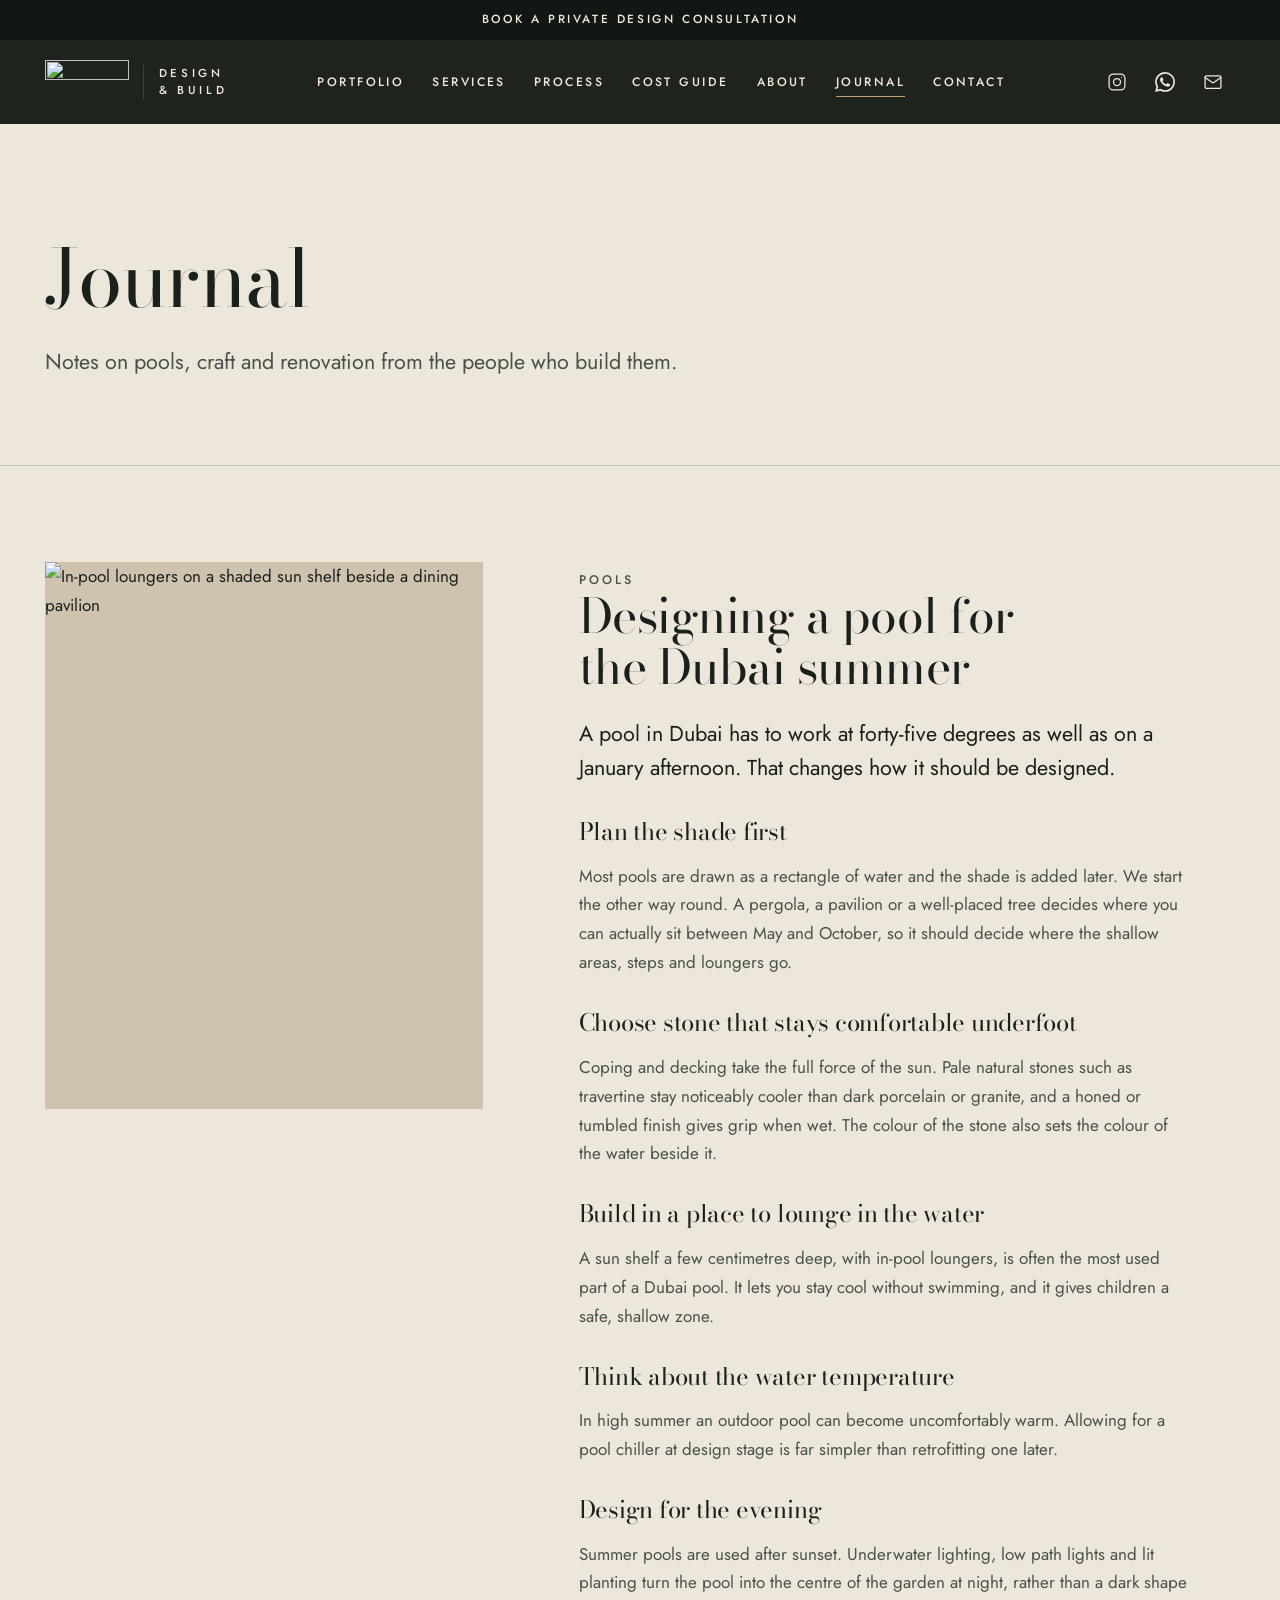
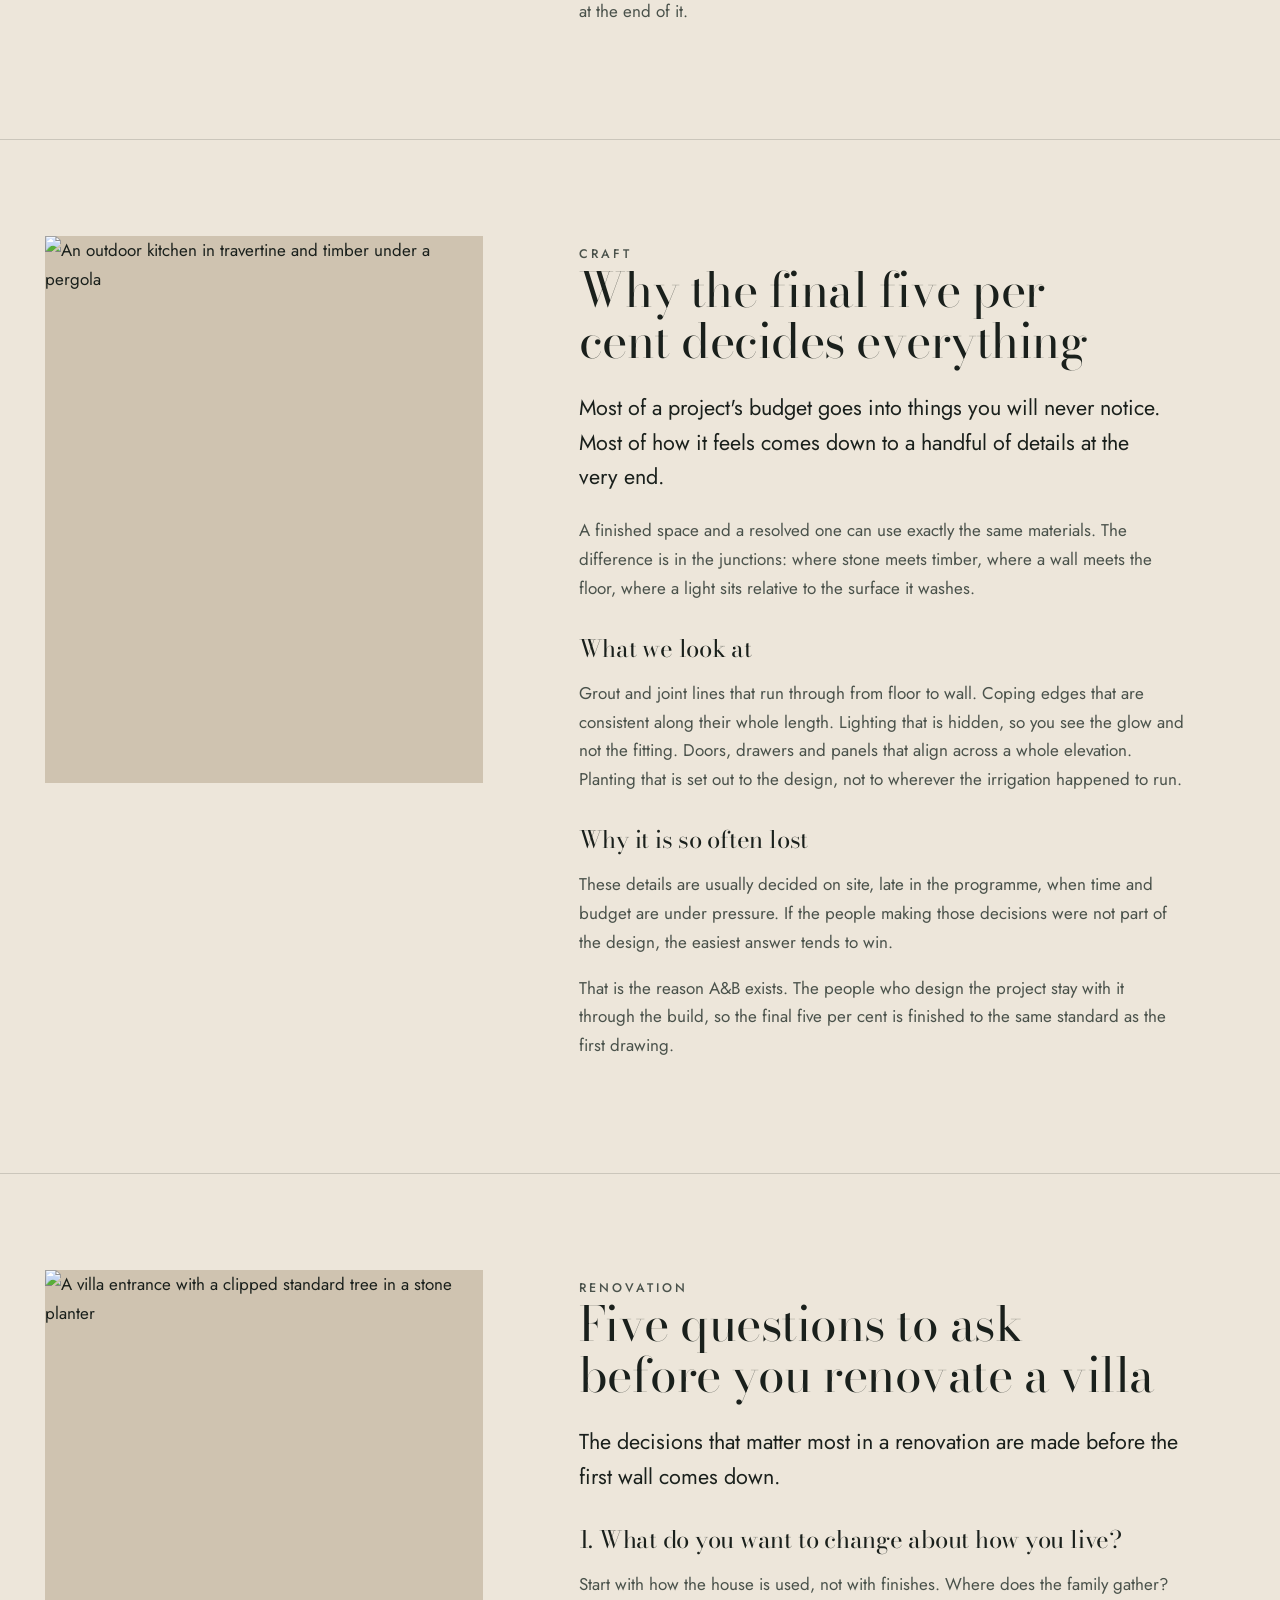
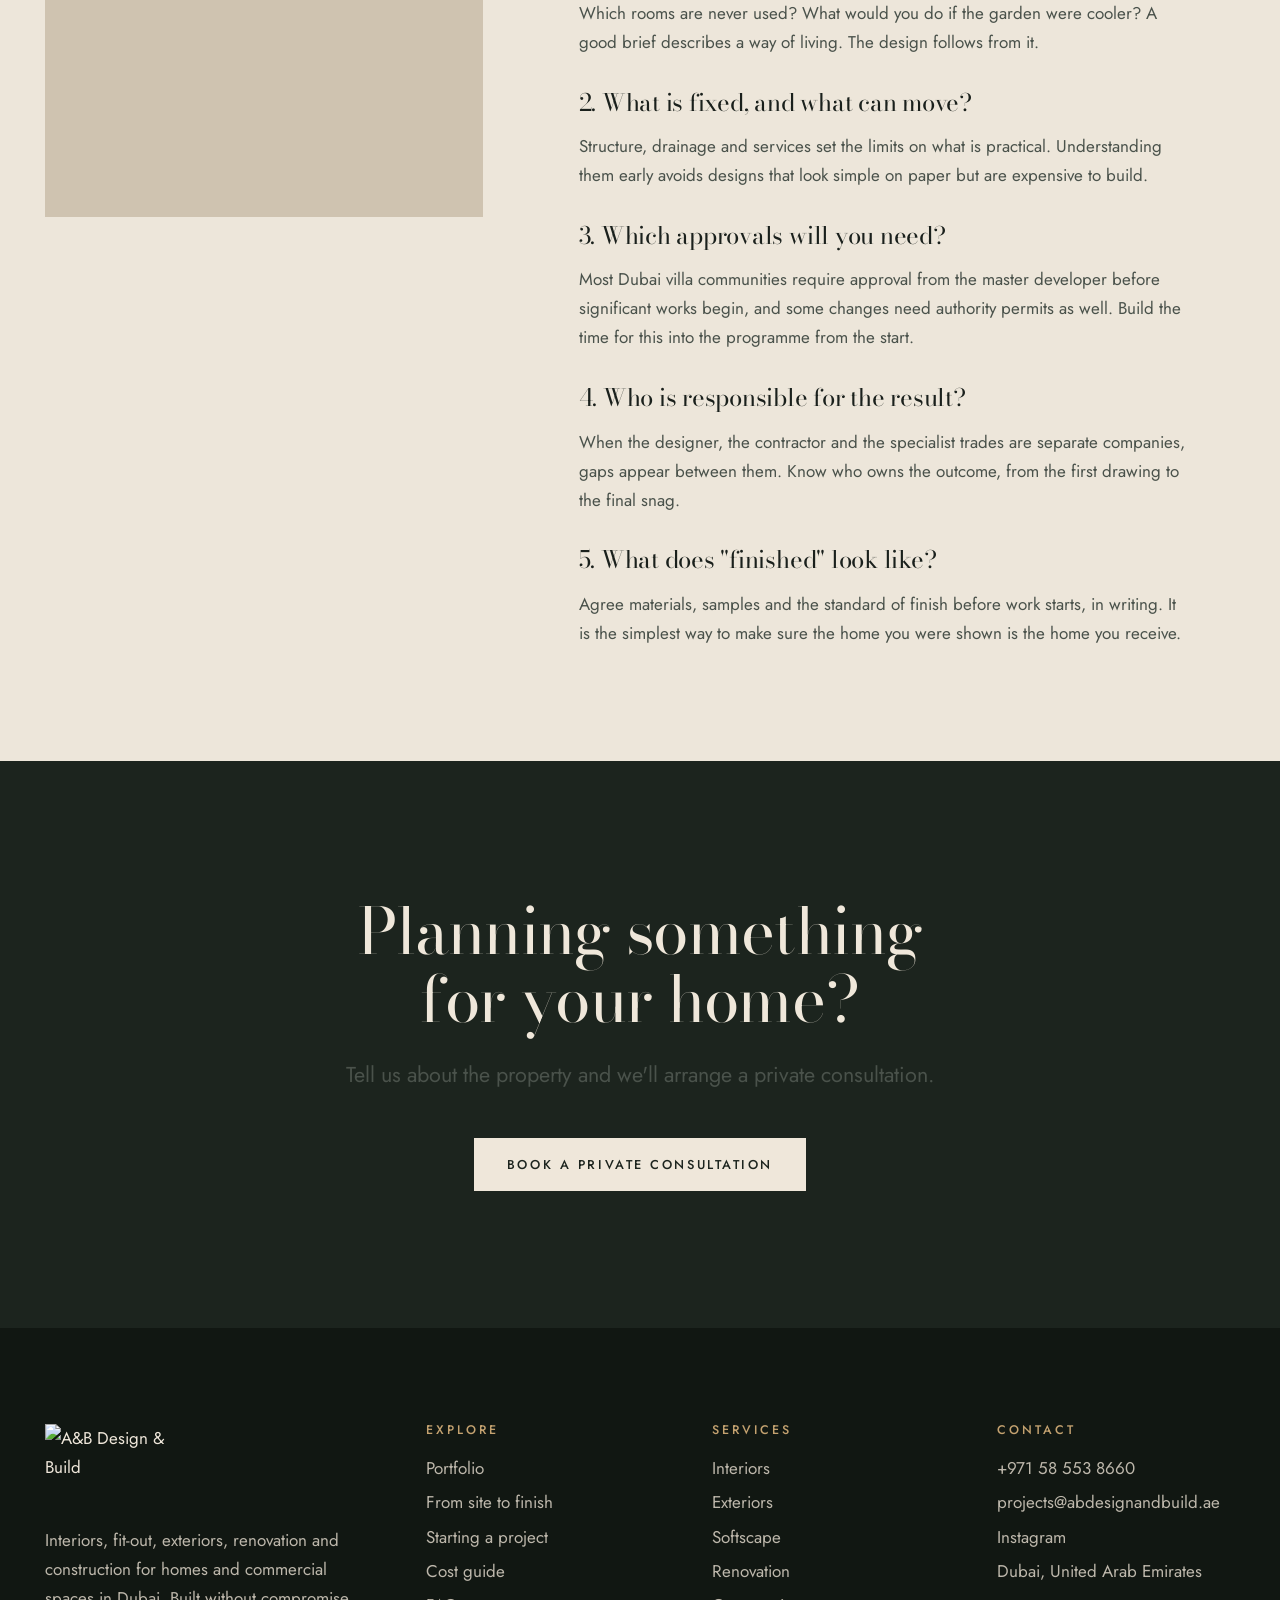
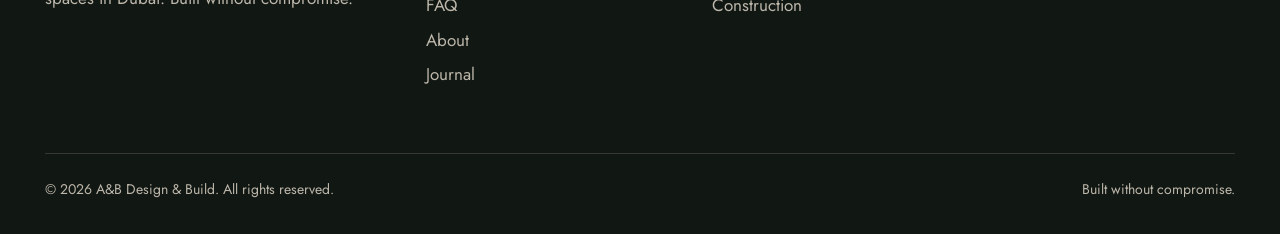
==== journal.html @ da60c635 "Add files via upload" ====
<!doctype html>
<html lang="en">
<head>
  <meta charset="utf-8">
  <meta name="viewport" content="width=device-width, initial-scale=1">
  <title>Journal | A&amp;B Design &amp; Build, Dubai</title>
  <meta name="description" content="Notes from A&amp;B Design &amp; Build on pools, craftsmanship and renovating villas in Dubai.">
  <meta name="theme-color" content="#1C241E">
  <link rel="canonical" href="https://www.abdesignandbuild.ae/journal.html">
  <link rel="icon" href="img/logo-ab.png" type="image/png">
  <link rel="preconnect" href="https://fonts.googleapis.com">
  <link rel="preconnect" href="https://fonts.gstatic.com" crossorigin>
  <link rel="stylesheet" href="https://fonts.googleapis.com/css2?family=Bodoni+Moda:ital,opsz,wght@0,6..96,400..600;1,6..96,400&family=Jost:wght@400;500&display=swap">
  <link rel="stylesheet" href="css/styles.css">
</head>
<body>
  <svg width="0" height="0" style="position:absolute" aria-hidden="true" focusable="false">
    <symbol id="i-instagram" viewBox="0 0 24 24" fill="none" stroke="currentColor" stroke-width="1.5" stroke-linecap="round" stroke-linejoin="round"><rect x="2.5" y="2.5" width="19" height="19" rx="5"/><circle cx="12" cy="12" r="4.2"/><path d="M17.6 6.4h.01"/></symbol>
    <symbol id="i-whatsapp" viewBox="0 0 24 24" fill="currentColor"><path d="M17.47 14.38c-.3-.15-1.76-.87-2.03-.97-.27-.1-.47-.15-.67.15-.2.3-.77.97-.94 1.16-.17.2-.35.22-.64.08-.3-.15-1.26-.47-2.39-1.48-.88-.79-1.48-1.76-1.65-2.06-.17-.3-.02-.46.13-.6.13-.14.3-.35.45-.52.15-.18.2-.3.3-.5.1-.2.05-.37-.03-.52-.07-.15-.67-1.61-.92-2.2-.24-.58-.49-.5-.67-.51h-.57c-.2 0-.52.07-.79.37-.27.3-1.04 1.02-1.04 2.48 0 1.46 1.07 2.88 1.21 3.07.15.2 2.1 3.2 5.08 4.49.71.31 1.26.49 1.7.63.71.22 1.36.19 1.87.12.57-.09 1.76-.72 2-1.41.25-.7.25-1.29.18-1.42-.08-.12-.27-.2-.57-.34m-5.42 7.4h-.01a9.87 9.87 0 0 1-5.03-1.38l-.36-.21-3.74.98 1-3.65-.24-.37a9.86 9.86 0 0 1-1.51-5.26c0-5.45 4.44-9.88 9.89-9.88 2.64 0 5.12 1.03 6.99 2.9a9.83 9.83 0 0 1 2.89 6.99c0 5.45-4.44 9.88-9.89 9.88m8.41-18.3A11.82 11.82 0 0 0 12.05 0C5.5 0 .16 5.34.16 11.89c0 2.1.55 4.14 1.59 5.95L.06 24l6.3-1.65a11.88 11.88 0 0 0 5.68 1.45h.01c6.55 0 11.89-5.34 11.89-11.89 0-3.18-1.24-6.16-3.48-8.41Z"/></symbol>
    <symbol id="i-mail" viewBox="0 0 24 24" fill="none" stroke="currentColor" stroke-width="1.5" stroke-linecap="round" stroke-linejoin="round"><rect x="2.5" y="4.5" width="19" height="15" rx="1.5"/><path d="m21.5 6.5-8.6 6a1.6 1.6 0 0 1-1.8 0l-8.6-6"/></symbol>
    <symbol id="i-close" viewBox="0 0 24 24" fill="none" stroke="currentColor" stroke-width="1.5" stroke-linecap="round"><path d="M5 5l14 14M19 5L5 19"/></symbol>
  </svg>

  <a class="skip-link" href="#main">Skip to content</a>

  <a class="consult-bar" href="index.html#contact"><span>Book a private design consultation</span></a>

  <header class="site-header is-static" data-header>
    <div class="container header-inner">
      <a class="brand" href="index.html" aria-label="A&amp;B Design &amp; Build, home">
        <img src="img/logo-ab.png" alt="" width="84" height="44">
        <span class="brand-word">Design<br>&amp; Build</span>
      </a>
      <nav class="primary-nav" aria-label="Main">
        <ul>
          <li><a href="index.html#portfolio">Portfolio</a></li>
          <li><a href="index.html#services">Services</a></li>
          <li><a href="index.html#start">Process</a></li>
          <li><a href="index.html#cost">Cost guide</a></li>
          <li><a href="index.html#about">About</a></li>
          <li><a href="journal.html" aria-current="page">Journal</a></li>
          <li><a href="index.html#contact">Contact</a></li>
        </ul>
      </nav>
      <div class="header-social">
        <a class="icon-link" href="https://www.instagram.com/ab.designandbuild/" target="_blank" rel="noopener" aria-label="Instagram"><svg aria-hidden="true"><use href="#i-instagram"/></svg></a>
        <a class="icon-link" href="https://wa.me/971585538660" target="_blank" rel="noopener" aria-label="WhatsApp"><svg aria-hidden="true"><use href="#i-whatsapp"/></svg></a>
        <a class="icon-link" href="mailto:projects@abdesignandbuild.ae" aria-label="Email"><svg aria-hidden="true"><use href="#i-mail"/></svg></a>
      </div>
      <button class="menu-toggle" type="button" aria-expanded="false" aria-controls="mobile-menu" data-menu-open>
        Menu
        <span class="menu-toggle-lines" aria-hidden="true"><span></span><span></span></span>
      </button>
    </div>
  </header>

  <div class="mobile-menu" id="mobile-menu" data-menu aria-label="Menu" role="dialog" aria-modal="true">
    <div class="mobile-menu-top">
      <img src="img/logo-ab.png" alt="A&amp;B Design &amp; Build" width="72" height="38">
      <button class="lightbox-btn" type="button" aria-label="Close menu" data-menu-close><svg aria-hidden="true"><use href="#i-close"/></svg></button>
    </div>
    <nav aria-label="Mobile">
      <ul>
        <li><a href="index.html#portfolio">Portfolio</a></li>
        <li><a href="index.html#services">Services</a></li>
        <li><a href="index.html#transformations">From site to finish</a></li>
        <li><a href="index.html#start">Process</a></li>
        <li><a href="index.html#cost">Cost guide</a></li>
        <li><a href="index.html#about">About</a></li>
        <li><a href="index.html#faq">FAQ</a></li>
        <li><a href="journal.html" aria-current="page">Journal</a></li>
        <li><a href="index.html#contact">Contact</a></li>
      </ul>
    </nav>
    <div class="mobile-menu-foot">
      <a class="btn btn-ivory" href="index.html#contact">Book a consultation</a>
      <div class="header-social">
        <a class="icon-link" href="https://www.instagram.com/ab.designandbuild/" target="_blank" rel="noopener" aria-label="Instagram"><svg aria-hidden="true"><use href="#i-instagram"/></svg></a>
        <a class="icon-link" href="https://wa.me/971585538660" target="_blank" rel="noopener" aria-label="WhatsApp"><svg aria-hidden="true"><use href="#i-whatsapp"/></svg></a>
        <a class="icon-link" href="mailto:projects@abdesignandbuild.ae" aria-label="Email"><svg aria-hidden="true"><use href="#i-mail"/></svg></a>
      </div>
    </div>
  </div>

  <main id="main" class="surface-light">
    <header class="container page-hero">
      <h1>Journal</h1>
      <p class="lead">Notes on pools, craft and renovation from the people who build them.</p>
    </header>

    <article class="post" id="pool-for-dubai-summer" aria-labelledby="post-1-title">
      <div class="container post-grid">
        <div class="post-media">
          <img src="img/pool-loungers-pavilion.webp" alt="In-pool loungers on a shaded sun shelf beside a dining pavilion" width="1078" height="1232" loading="lazy">
        </div>
        <div class="post-body">
          <p class="caps article-meta">Pools</p>
          <h2 id="post-1-title">Designing a pool for the Dubai summer</h2>
          <p class="post-standfirst">A pool in Dubai has to work at forty-five degrees as well as on a January afternoon. That changes how it should be designed.</p>
          <h3>Plan the shade first</h3>
          <p>Most pools are drawn as a rectangle of water and the shade is added later. We start the other way round. A pergola, a pavilion or a well-placed tree decides where you can actually sit between May and October, so it should decide where the shallow areas, steps and loungers go.</p>
          <h3>Choose stone that stays comfortable underfoot</h3>
          <p>Coping and decking take the full force of the sun. Pale natural stones such as travertine stay noticeably cooler than dark porcelain or granite, and a honed or tumbled finish gives grip when wet. The colour of the stone also sets the colour of the water beside it.</p>
          <h3>Build in a place to lounge in the water</h3>
          <p>A sun shelf a few centimetres deep, with in-pool loungers, is often the most used part of a Dubai pool. It lets you stay cool without swimming, and it gives children a safe, shallow zone.</p>
          <h3>Think about the water temperature</h3>
          <p>In high summer an outdoor pool can become uncomfortably warm. Allowing for a pool chiller at design stage is far simpler than retrofitting one later.</p>
          <h3>Design for the evening</h3>
          <p>Summer pools are used after sunset. Underwater lighting, low path lights and lit planting turn the pool into the centre of the garden at night, rather than a dark shape at the end of it.</p>
        </div>
      </div>
    </article>

    <article class="post" id="the-final-five-per-cent" aria-labelledby="post-2-title">
      <div class="container post-grid">
        <div class="post-media">
          <img src="img/living-outdoor-kitchen.webp" alt="An outdoor kitchen in travertine and timber under a pergola" width="640" height="427" loading="lazy">
        </div>
        <div class="post-body">
          <p class="caps article-meta">Craft</p>
          <h2 id="post-2-title">Why the final five per cent decides everything</h2>
          <p class="post-standfirst">Most of a project's budget goes into things you will never notice. Most of how it feels comes down to a handful of details at the very end.</p>
          <p>A finished space and a resolved one can use exactly the same materials. The difference is in the junctions: where stone meets timber, where a wall meets the floor, where a light sits relative to the surface it washes.</p>
          <h3>What we look at</h3>
          <p>Grout and joint lines that run through from floor to wall. Coping edges that are consistent along their whole length. Lighting that is hidden, so you see the glow and not the fitting. Doors, drawers and panels that align across a whole elevation. Planting that is set out to the design, not to wherever the irrigation happened to run.</p>
          <h3>Why it is so often lost</h3>
          <p>These details are usually decided on site, late in the programme, when time and budget are under pressure. If the people making those decisions were not part of the design, the easiest answer tends to win.</p>
          <p>That is the reason A&amp;B exists. The people who design the project stay with it through the build, so the final five per cent is finished to the same standard as the first drawing.</p>
        </div>
      </div>
    </article>

    <article class="post" id="before-you-renovate" aria-labelledby="post-3-title">
      <div class="container post-grid">
        <div class="post-media">
          <img src="img/landscape-entrance-tree.webp" alt="A villa entrance with a clipped standard tree in a stone planter" width="960" height="1280" loading="lazy">
        </div>
        <div class="post-body">
          <p class="caps article-meta">Renovation</p>
          <h2 id="post-3-title">Five questions to ask before you renovate a villa</h2>
          <p class="post-standfirst">The decisions that matter most in a renovation are made before the first wall comes down.</p>
          <h3>1. What do you want to change about how you live?</h3>
          <p>Start with how the house is used, not with finishes. Where does the family gather? Which rooms are never used? What would you do if the garden were cooler? A good brief describes a way of living. The design follows from it.</p>
          <h3>2. What is fixed, and what can move?</h3>
          <p>Structure, drainage and services set the limits on what is practical. Understanding them early avoids designs that look simple on paper but are expensive to build.</p>
          <h3>3. Which approvals will you need?</h3>
          <p>Most Dubai villa communities require approval from the master developer before significant works begin, and some changes need authority permits as well. Build the time for this into the programme from the start.</p>
          <h3>4. Who is responsible for the result?</h3>
          <p>When the designer, the contractor and the specialist trades are separate companies, gaps appear between them. Know who owns the outcome, from the first drawing to the final snag.</p>
          <h3>5. What does "finished" look like?</h3>
          <p>Agree materials, samples and the standard of finish before work starts, in writing. It is the simplest way to make sure the home you were shown is the home you receive.</p>
        </div>
      </div>
    </article>

    <section class="section surface-dark" aria-labelledby="journal-cta">
      <div class="container" style="display:grid;gap:1.5rem;max-width:52rem;margin-inline:auto;text-align:center;justify-items:center">
        <h2 id="journal-cta">Planning something for your home?</h2>
        <p class="lead">Tell us about the property and we'll arrange a private consultation.</p>
        <a class="btn btn-ivory" href="index.html#contact">Book a private consultation</a>
      </div>
    </section>
  </main>

  <footer class="site-footer surface-deep">
    <div class="container">
      <div class="footer-grid">
        <div class="footer-brand">
          <img src="img/logo-ab.png" alt="A&amp;B Design &amp; Build" width="150" height="78">
          <p>Interiors, fit-out, exteriors, renovation and construction for homes and commercial spaces in Dubai. Built without compromise.</p>
        </div>
        <div class="footer-col">
          <h2>Explore</h2>
          <ul>
            <li><a href="index.html#portfolio">Portfolio</a></li>
            <li><a href="index.html#transformations">From site to finish</a></li>
            <li><a href="index.html#start">Starting a project</a></li>
            <li><a href="index.html#cost">Cost guide</a></li>
            <li><a href="index.html#faq">FAQ</a></li>
            <li><a href="index.html#about">About</a></li>
            <li><a href="journal.html">Journal</a></li>
          </ul>
        </div>
        <div class="footer-col">
          <h2>Services</h2>
          <ul>
            <li><a href="index.html#interiors">Interiors</a></li>
            <li><a href="index.html#exteriors">Exteriors</a></li>
            <li><a href="index.html#softscape">Softscape</a></li>
            <li><a href="index.html#renovation">Renovation</a></li>
            <li><a href="index.html#construction">Construction</a></li>
          </ul>
        </div>
        <div class="footer-col">
          <h2>Contact</h2>
          <ul>
            <li><a href="tel:+971585538660">+971 58 553 8660</a></li>
            <li><a href="mailto:projects@abdesignandbuild.ae">projects@abdesignandbuild.ae</a></li>
            <li><a href="https://www.instagram.com/ab.designandbuild/" target="_blank" rel="noopener">Instagram</a></li>
            <li>Dubai, United Arab Emirates</li>
          </ul>
        </div>
      </div>
      <div class="footer-base">
        <p>© <span data-year>2026</span> A&amp;B Design &amp; Build. All rights reserved.</p>
        <p>Built without compromise.</p>
      </div>
    </div>
  </footer>

  <a class="wa-float" href="https://wa.me/971585538660" target="_blank" rel="noopener" aria-label="Message A&amp;B on WhatsApp"><svg aria-hidden="true"><use href="#i-whatsapp"/></svg></a>

  <script src="js/main.js" defer></script>
</body>
</html>
---- css/styles.css ----
/* ==========================================================================
   A&B Design & Build — site styles
   Palette is taken from the brand mark: forest green, brushed bronze, travertine.
   ========================================================================== */

:root {
  /* Forest — the dark surfaces */
  --forest-950: #111712;
  --forest-900: #1C241E;
  --forest-800: #243028;
  --forest-700: #2F3D32;
  --leaf: #5E7B5E;

  /* Bronze — the metal of the monogram */
  --bronze-200: #E6CFA4;
  --bronze-400: #C4A270;   /* on dark surfaces: 6.7:1 on forest-900 */
  --bronze-700: #7A5B32;   /* on light surfaces: 5.0:1 on stone-100 */

  /* Travertine — the stone of the pool copings */
  --stone-50: #F6F1E9;
  --stone-100: #EDE6DA;
  --stone-200: #E2D8C8;
  --stone-300: #CFC3B0;

  /* Text */
  --ink: #1A201C;
  --ink-soft: #4A524B;
  --ivory: #EFE7DA;
  --ivory-soft: #BDB7AB;
  --line-dark: rgba(239, 231, 218, 0.16);
  --line-light: rgba(26, 32, 28, 0.16);

  /* Type */
  --serif: "Bodoni Moda", "Didot", "Bodoni 72", Georgia, serif;
  --sans: "Jost", "Futura", "Avenir Next", system-ui, sans-serif;

  --fs-small: 0.875rem;
  --fs-body: 1.0625rem;
  --fs-lead: clamp(1.15rem, 1.05rem + 0.4vw, 1.35rem);
  --fs-h3: clamp(1.5rem, 1.3rem + 0.8vw, 2rem);
  --fs-h2: clamp(2.35rem, 1.6rem + 3vw, 4.25rem);
  --fs-display: clamp(3rem, 1.6rem + 6.2vw, 7rem);

  /* Space (8pt rhythm, generous for a spacious luxury layout) */
  --space-1: 0.5rem;
  --space-2: 1rem;
  --space-3: 1.5rem;
  --space-4: 2rem;
  --space-5: 3rem;
  --space-6: 4rem;
  --space-7: 6rem;
  --space-8: clamp(5rem, 3rem + 7vw, 10rem);

  --gutter: clamp(1rem, 0.4rem + 3vw, 3.5rem);
  --max: 1320px;
  --header-h: 84px;
  --bar-h: 40px;

  --ease-out: cubic-bezier(0.22, 1, 0.36, 1);
  --dur-fast: 180ms;
  --dur: 320ms;

  --z-header: 40;
  --z-menu: 60;
  --z-dialog: 100;
}

/* ---------- Base ---------- */
*, *::before, *::after { box-sizing: border-box; }

html {
  -webkit-text-size-adjust: 100%;
  scroll-behavior: smooth;
  scroll-padding-top: calc(var(--header-h) + 8px);
}

body {
  margin: 0;
  background: var(--stone-100);
  color: var(--ink);
  font-family: var(--sans);
  font-size: var(--fs-body);
  font-weight: 400;
  line-height: 1.7;
  text-rendering: optimizeLegibility;
  -webkit-font-smoothing: antialiased;
}

img { display: block; max-width: 100%; height: auto; }
a { color: inherit; }
button, input, select, textarea { font: inherit; color: inherit; }
button { cursor: pointer; }

h1, h2, h3 {
  margin: 0;
  font-family: var(--serif);
  font-weight: 400;
  line-height: 1.06;
  letter-spacing: -0.01em;
  text-wrap: balance;
}
h2 { font-size: var(--fs-h2); }
h3 { font-size: var(--fs-h3); line-height: 1.15; }
p { margin: 0 0 1em; text-wrap: pretty; }

:focus-visible {
  outline: 2px solid var(--bronze-400);
  outline-offset: 3px;
}
.surface-light :focus-visible { outline-color: var(--bronze-700); }

.visually-hidden {
  position: absolute !important;
  width: 1px; height: 1px;
  overflow: hidden; clip: rect(0 0 0 0);
  white-space: nowrap;
}

.skip-link {
  position: absolute;
  left: var(--space-2);
  top: -100px;
  z-index: 200;
  padding: 0.75rem 1.25rem;
  background: var(--ivory);
  color: var(--forest-900);
}
.skip-link:focus { top: var(--space-2); }

/* ---------- Layout helpers ---------- */
.container {
  width: 100%;
  max-width: var(--max);
  margin-inline: auto;
  padding-inline: var(--gutter);
}

.section { padding-block: var(--space-8); }

.surface-dark { background: var(--forest-900); color: var(--ivory); }
.surface-deep { background: var(--forest-950); color: var(--ivory); }
.surface-light { background: var(--stone-100); color: var(--ink); }
.surface-stone { background: var(--stone-200); color: var(--ink); }

/* Tracked capitals: the brand mark's own "INTERIORS | EXTERIORS" voice.
   Used for navigation and capability lists only. */
.caps {
  font-family: var(--sans);
  font-size: 0.78rem;
  font-weight: 500;
  letter-spacing: 0.24em;
  text-transform: uppercase;
}

.lead {
  font-size: var(--fs-lead);
  line-height: 1.6;
  max-width: 34em;
}
.surface-dark .lead, .surface-deep .lead { color: var(--ivory-soft); }
.surface-light .lead, .surface-stone .lead { color: var(--ink-soft); }

.section-head {
  display: grid;
  gap: var(--space-3);
  margin-bottom: var(--space-6);
  max-width: 52rem;
}

/* ---------- Buttons ---------- */
.btn {
  display: inline-flex;
  align-items: center;
  justify-content: center;
  gap: 0.75rem;
  min-height: 52px;
  padding: 0.9rem 2rem;
  border: 1px solid transparent;
  border-radius: 0;
  font-size: 0.8rem;
  font-weight: 500;
  letter-spacing: 0.2em;
  text-transform: uppercase;
  text-decoration: none;
  transition: background-color var(--dur-fast) ease, color var(--dur-fast) ease, border-color var(--dur-fast) ease;
  touch-action: manipulation;
}
.btn-ivory { background: var(--ivory); color: var(--forest-900); }
.btn-ivory:hover { background: var(--bronze-200); }
.btn-bronze { background: var(--bronze-400); color: var(--forest-950); }
.btn-bronze:hover { background: var(--bronze-200); }
.btn-forest { background: var(--forest-900); color: var(--ivory); }
.btn-forest:hover { background: var(--forest-700); }
.btn-outline-light { border-color: rgba(239, 231, 218, 0.5); color: var(--ivory); }
.btn-outline-light:hover { border-color: var(--ivory); background: rgba(239, 231, 218, 0.08); }
.btn-outline-dark { border-color: rgba(26, 32, 28, 0.4); color: var(--ink); }
.btn-outline-dark:hover { border-color: var(--ink); }

.text-link {
  display: inline-block;
  padding-block: 0.4rem;
  border-bottom: 1px solid currentColor;
  font-size: 0.8rem;
  font-weight: 500;
  letter-spacing: 0.2em;
  text-transform: uppercase;
  text-decoration: none;
  transition: color var(--dur-fast) ease;
}
.text-link:hover { color: var(--bronze-400); }
.surface-light .text-link:hover, .surface-stone .text-link:hover { color: var(--bronze-700); }
.text-link-btn {
  min-height: 44px;
  background: none;
  border: 0;
  border-bottom: 1px solid currentColor;
  border-radius: 0;
  color: inherit;
}

/* ---------- Consultation bar ---------- */
.consult-bar {
  display: flex;
  align-items: center;
  justify-content: center;
  height: var(--bar-h);
  padding: 0 var(--gutter);
  background: var(--forest-950);
  color: var(--ivory);
  text-align: center;
  text-decoration: none;
  font-size: 0.74rem;
  font-weight: 500;
  letter-spacing: 0.22em;
  text-transform: uppercase;
}
.consult-bar span { border-bottom: 1px solid transparent; transition: border-color var(--dur-fast); }
.consult-bar:hover span { border-color: var(--bronze-400); }

/* ---------- Header ---------- */
.site-header {
  position: sticky;
  top: 0;
  z-index: var(--z-header);
  height: var(--header-h);
  margin-bottom: calc(var(--header-h) * -1);
  color: var(--ivory);
  transition: background-color var(--dur) ease, box-shadow var(--dur) ease;
}
.site-header.is-solid,
.site-header.is-static {
  background: rgba(17, 23, 18, 0.94);
  -webkit-backdrop-filter: blur(10px);
  backdrop-filter: blur(10px);
  box-shadow: 0 1px 0 var(--line-dark);
}
.site-header.is-static { margin-bottom: 0; }

.header-inner {
  display: flex;
  align-items: center;
  justify-content: space-between;
  gap: var(--space-4);
  height: 100%;
}

.brand {
  display: inline-flex;
  align-items: center;
  gap: 0.9rem;
  text-decoration: none;
  color: var(--ivory);
}
.brand img { width: 84px; height: auto; }
.brand-word {
  padding-left: 0.9rem;
  border-left: 1px solid var(--line-dark);
  font-size: 0.72rem;
  font-weight: 500;
  letter-spacing: 0.32em;
  text-transform: uppercase;
  line-height: 1.5;
}

.primary-nav ul {
  display: flex;
  gap: clamp(1.25rem, 2.2vw, 2.5rem);
  margin: 0;
  padding: 0;
  list-style: none;
}
.primary-nav a {
  position: relative;
  display: inline-block;
  padding-block: 0.6rem;
  text-decoration: none;
  font-size: 0.76rem;
  font-weight: 500;
  letter-spacing: 0.2em;
  text-transform: uppercase;
}
.primary-nav a::after {
  content: "";
  position: absolute;
  left: 0; right: 0; bottom: 0.3rem;
  height: 1px;
  background: var(--bronze-400);
  transform: scaleX(0);
  transform-origin: left;
  transition: transform var(--dur) var(--ease-out);
}
.primary-nav a:hover::after,
.primary-nav a[aria-current="page"]::after { transform: scaleX(1); }

.header-social {
  display: flex;
  align-items: center;
  gap: 0.25rem;
}
.icon-link {
  display: inline-grid;
  place-items: center;
  width: 44px;
  height: 44px;
  color: inherit;
  transition: color var(--dur-fast);
}
.icon-link:hover { color: var(--bronze-400); }
.icon-link svg { width: 20px; height: 20px; }

.menu-toggle {
  display: none;
  align-items: center;
  gap: 0.75rem;
  min-height: 44px;
  padding: 0 0.25rem;
  background: none;
  border: 0;
  color: var(--ivory);
  font-size: 0.74rem;
  font-weight: 500;
  letter-spacing: 0.22em;
  text-transform: uppercase;
}
.menu-toggle-lines { display: grid; gap: 6px; width: 26px; }
.menu-toggle-lines span { height: 1px; background: currentColor; }

/* Mobile menu */
.mobile-menu {
  position: fixed;
  inset: 0;
  z-index: var(--z-menu);
  display: flex;
  flex-direction: column;
  padding: var(--space-3) var(--gutter) var(--space-5);
  background: var(--forest-950);
  color: var(--ivory);
  opacity: 0;
  visibility: hidden;
  transition: opacity var(--dur) ease, visibility 0s linear var(--dur);
}
.mobile-menu.is-open {
  opacity: 1;
  visibility: visible;
  transition: opacity var(--dur) ease;
}
.mobile-menu-top {
  display: flex;
  justify-content: space-between;
  align-items: center;
  min-height: 56px;
}
.mobile-menu nav { margin-top: var(--space-5); }
.mobile-menu ul { margin: 0; padding: 0; list-style: none; }
.mobile-menu li + li { border-top: 1px solid var(--line-dark); }
.mobile-menu nav a {
  display: block;
  padding: 0.9rem 0;
  font-family: var(--serif);
  font-size: 2rem;
  line-height: 1.2;
  text-decoration: none;
}
.mobile-menu-foot {
  margin-top: auto;
  display: grid;
  gap: var(--space-3);
}
.mobile-menu-foot .header-social { margin-left: -0.6rem; }

@media (max-width: 1080px) {
  .primary-nav, .site-header .header-social { display: none; }
  .menu-toggle { display: inline-flex; }
}
@media (max-width: 520px) {
  .brand-word { display: none; }
  .brand img { width: 72px; }
}

/* ---------- Hero ---------- */
.hero {
  position: relative;
  min-height: calc(100svh - var(--bar-h));
  display: grid;
  align-items: center;
  overflow: hidden;
  background: var(--forest-950);
  color: var(--ivory);
  text-align: center;
  isolation: isolate;
}
.hero-media {
  position: absolute;
  inset: 0;
  z-index: -2;
}
/* Slow crossfade between real project photos, each with a gentle push-in */
.hero-slide {
  position: absolute;
  inset: 0;
  width: 100%;
  height: 100%;
  object-fit: cover;
  object-position: 50% 60%;
  opacity: 0;
  transform: scale(1);
  transition: opacity 1.8s ease;
}
.hero-slide.is-active {
  opacity: 1;
  animation: hero-push 9s linear forwards;
}
.hero-slide.was-active { transform: scale(1.04); }
@keyframes hero-push { from { transform: scale(1); } to { transform: scale(1.04); } }
/* Wide photos on landscape screens, tall photos on portrait screens */
.hero-tall { display: none; }
@media (max-aspect-ratio: 1/1) {
  .hero-wide { display: none; }
  .hero-tall { display: block; }
}
/* An even veil, as in the Foxterra reference, so centred type reads anywhere on the photo */
.hero::before {
  content: "";
  position: absolute;
  inset: 0;
  z-index: -1;
  background:
    radial-gradient(ellipse at 50% 55%, rgba(17, 23, 18, 0.3) 0%, rgba(17, 23, 18, 0.5) 100%),
    linear-gradient(to bottom, rgba(17, 23, 18, 0.35) 0%, rgba(17, 23, 18, 0) 30%);
}

.hero-content {
  min-width: 0;
  display: grid;
  justify-items: center;
  padding-top: calc(var(--header-h) + var(--space-5));
  padding-bottom: var(--space-6);
}
.hero-kicker {
  margin: 0 0 var(--space-3);
  font-family: var(--serif);
  font-size: clamp(1rem, 0.85rem + 0.7vw, 1.5rem);
  letter-spacing: 0.08em;
  text-transform: uppercase;
  color: var(--bronze-200);
  opacity: 0;
  animation: fade 1s ease 0.1s forwards;
}
.hero h1 {
  font-size: var(--fs-display);
  line-height: 0.98;
  letter-spacing: -0.02em;
}
.hero-line { display: block; overflow: hidden; padding-bottom: 0.08em; }
.hero-line > span {
  display: block;
  transform: translateY(105%);
  animation: rise 1.1s var(--ease-out) forwards;
}
.hero-line:nth-child(2) > span { animation-delay: 0.12s; font-style: italic; }
.hero-sub {
  max-width: 36rem;
  margin: var(--space-4) auto var(--space-5);
  font-size: var(--fs-lead);
  line-height: 1.6;
  color: rgba(239, 231, 218, 0.88);
  opacity: 0;
  animation: fade 1s ease 0.6s forwards;
}
.hero-actions {
  display: flex;
  flex-wrap: wrap;
  justify-content: center;
  align-items: center;
  gap: var(--space-3) var(--space-4);
  opacity: 0;
  animation: fade 1s ease 0.8s forwards;
}
.hero-actions .btn { min-width: min(100%, 22rem); }
/* Frosted rail on the right, after the Cedar Springs reference */
.hero-rail {
  position: absolute;
  top: var(--header-h);
  right: 0;
  bottom: 0;
  width: clamp(88px, 7vw, 120px);
  display: none;
  flex-direction: column;
  align-items: center;
  justify-content: flex-end;
  gap: var(--space-4);
  padding-block: var(--space-5);
  background: rgba(239, 231, 218, 0.08);
  -webkit-backdrop-filter: blur(14px);
  backdrop-filter: blur(14px);
  border-left: 1px solid var(--line-dark);
}
.hero-rail a {
  display: flex;
  flex-direction: column;
  align-items: center;
  gap: 1rem;
  text-decoration: none;
  color: var(--ivory);
}
.hero-rail .rail-text {
  writing-mode: vertical-rl;
  font-size: 0.72rem;
  font-weight: 500;
  letter-spacing: 0.3em;
  text-transform: uppercase;
}
.hero-rail .rail-line {
  width: 1px;
  height: 72px;
  background: linear-gradient(var(--ivory), transparent);
}
@media (min-width: 1081px) {
  .hero-rail { display: flex; }
}

@keyframes hero-settle { to { transform: scale(1); } }
@keyframes rise { to { transform: translateY(0); } }
@keyframes fade { to { opacity: 1; } }

/* ---------- Intro / vision ---------- */
.vision-grid {
  display: grid;
  gap: var(--space-5);
}
.vision-grid h2 { max-width: 12ch; }
.vision-copy { max-width: 36rem; color: var(--ink-soft); }
.vision-copy p:first-child { color: var(--ink); font-size: var(--fs-lead); line-height: 1.6; }
.vision-sign {
  display: flex;
  align-items: center;
  gap: var(--space-3);
  margin-top: var(--space-4);
  padding-top: var(--space-3);
  border-top: 1px solid var(--line-light);
}
.vision-sign img { width: 64px; height: 64px; padding: 10px 6px; object-fit: contain; background: var(--forest-900); border-radius: 50%; box-sizing: content-box; }
.vision-sign p { margin: 0; line-height: 1.5; }
.vision-sign strong { display: block; font-family: var(--serif); font-weight: 400; font-size: 1.25rem; color: var(--ink); }
@media (min-width: 900px) {
  .vision-grid { grid-template-columns: 1.1fr 1fr; align-items: end; gap: var(--space-7); }
}

/* ---------- Services ---------- */
.pillars { display: grid; gap: var(--space-8); }
.pillar {
  display: grid;
  gap: var(--space-4);
  align-items: center;
}
.pillar-media {
  position: relative;
  overflow: hidden;
  aspect-ratio: 4 / 5;
  background: var(--forest-800);
}
.pillar-media img { width: 100%; height: 100%; object-fit: cover; }
.pillar-body { max-width: 34rem; }
.pillar-kicker { margin: 0 0 var(--space-2); color: var(--bronze-400); }
.pillar-body h3 { font-size: clamp(2rem, 1.5rem + 2vw, 3.25rem); margin-bottom: var(--space-3); }
.pillar-body .lead { margin-bottom: var(--space-4); }
.capabilities {
  display: grid;
  grid-template-columns: repeat(auto-fit, minmax(13rem, 1fr));
  margin: 0;
  padding: 0;
  list-style: none;
  border-top: 1px solid var(--line-dark);
}
.capabilities li {
  padding: 0.85rem 0;
  border-bottom: 1px solid var(--line-dark);
  color: var(--ivory);
}
@media (min-width: 900px) {
  .pillar { grid-template-columns: 1fr 1fr; gap: var(--space-7); }
  .pillar-media { aspect-ratio: 5 / 6; }
  .pillar:nth-child(even) .pillar-media { order: 2; }
}

/* ---------- From site to finish ---------- */
.site-stages {
  display: grid;
  gap: var(--space-6);
  margin: 0;
  padding: 0;
  list-style: none;
  counter-reset: stage-sf;
}
.site-stage { counter-increment: stage-sf; }
.site-stage-photos {
  display: grid;
  grid-template-columns: 1fr 1fr;
  gap: var(--space-1);
  margin-bottom: var(--space-3);
}
.site-stage-photos img {
  width: 100%;
  aspect-ratio: 3 / 4;
  object-fit: cover;
  background: var(--stone-300);
}
.site-stage h3 { display: flex; align-items: baseline; gap: 0.75rem; margin-bottom: var(--space-2); }
.site-stage h3::before {
  content: counter(stage-sf);
  font-size: 0.85em;
  color: var(--bronze-700);
  font-variation-settings: "opsz" 11;
}
.site-stage p { margin: 0; color: var(--ink-soft); max-width: 30rem; }
.site-note { margin: var(--space-5) 0 0; font-size: var(--fs-small); color: var(--ink-soft); }
@media (min-width: 960px) {
  .site-stages { grid-template-columns: repeat(3, 1fr); gap: var(--space-4); }
}
/* ---------- Getting started (4 steps) ---------- */
.steps {
  display: grid;
  gap: 0;
  margin: 0;
  padding: 0;
  list-style: none;
  counter-reset: step;
  border-top: 1px solid var(--line-light);
}
.step {
  display: grid;
  grid-template-columns: 4.5rem 1fr;
  gap: var(--space-3);
  padding-block: var(--space-4);
  border-bottom: 1px solid var(--line-light);
  counter-increment: step;
}
.step::before {
  content: counter(step);
  font-family: var(--serif);
  font-size: 3.5rem;
  line-height: 0.9;
  color: var(--bronze-700);
  /* Text optical size keeps the hairline of the 4 visible at display sizes */
  font-variation-settings: "opsz" 11;
}
.step h3 { margin-bottom: var(--space-2); }
.step p { margin: 0; color: var(--ink-soft); }
.steps-cta { margin-top: var(--space-5); display: flex; flex-wrap: wrap; align-items: center; gap: var(--space-3) var(--space-4); }
@media (min-width: 1000px) {
  .steps { grid-template-columns: repeat(4, 1fr); border-top: 0; }
  .step {
    grid-template-columns: 1fr;
    grid-template-rows: auto 1fr;
    gap: var(--space-4);
    padding: var(--space-4) var(--space-4) var(--space-2) 0;
    border-bottom: 0;
    border-top: 1px solid var(--line-light);
  }
  .step + .step { padding-left: var(--space-4); border-left: 1px solid var(--line-light); }
  .step::before { font-size: 5rem; }
}

/* ---------- Portfolio ---------- */
.portfolio-head {
  display: grid;
  gap: var(--space-4);
  margin-bottom: var(--space-5);
}
.experience-note {
  max-width: 40rem;
  padding-left: var(--space-3);
  border-left: 1px solid var(--bronze-400);
  color: var(--ivory-soft);
  font-size: var(--fs-small);
}
.experience-note strong { color: var(--ivory); font-weight: 500; }
.filters { display: flex; flex-wrap: wrap; gap: var(--space-1); }
.filter {
  min-height: 44px;
  padding: 0.55rem 1.2rem;
  background: transparent;
  border: 1px solid var(--line-dark);
  color: var(--ivory);
  font-size: 0.76rem;
  font-weight: 500;
  letter-spacing: 0.18em;
  text-transform: uppercase;
  transition: background-color var(--dur-fast), border-color var(--dur-fast), color var(--dur-fast);
}
.filter:hover { border-color: var(--ivory); }
.filter[aria-pressed="true"] { background: var(--ivory); color: var(--forest-900); border-color: var(--ivory); }
.filter-count { margin-left: 0.5em; opacity: 0.6; }

.gallery {
  columns: 1;
  column-gap: var(--space-2);
}
.gallery-item {
  break-inside: avoid;
  margin: 0 0 var(--space-2);
}
.gallery-item[hidden] { display: none; }
.gallery-btn {
  position: relative;
  display: block;
  width: 100%;
  padding: 0;
  border: 0;
  background: var(--forest-800);
  overflow: hidden;
  text-align: left;
}
.gallery-btn img {
  width: 100%;
  transition: transform 900ms var(--ease-out), opacity var(--dur);
}
.gallery-btn:hover img { transform: scale(1.03); }
.gallery-cap {
  position: absolute;
  left: 0; right: 0; bottom: 0;
  padding: 2.5rem 1rem 0.85rem;
  background: linear-gradient(to top, rgba(17, 23, 18, 0.8), transparent);
  color: var(--ivory);
  font-size: 0.85rem;
  line-height: 1.4;
  opacity: 0;
  transform: translateY(6px);
  transition: opacity var(--dur), transform var(--dur) var(--ease-out);
}
.gallery-btn:hover .gallery-cap,
.gallery-btn:focus-visible .gallery-cap { opacity: 1; transform: none; }
@media (hover: none) { .gallery-cap { opacity: 1; transform: none; } }
.gallery-more { display: flex; justify-content: center; margin-top: var(--space-5); }
@media (min-width: 640px) { .gallery { columns: 2; } }
@media (min-width: 1024px) { .gallery { columns: 3; } }

/* Lightbox */
.lightbox {
  width: 100vw;
  max-width: 100vw;
  height: 100dvh;
  max-height: 100dvh;
  margin: 0;
  padding: 0;
  border: 0;
  background: rgba(17, 23, 18, 0.97);
  color: var(--ivory);
}
.lightbox::backdrop { background: rgba(17, 23, 18, 0.9); }
.lightbox[open] { display: grid; grid-template-rows: auto 1fr auto; }
.lightbox-top, .lightbox-bottom {
  display: flex;
  align-items: center;
  justify-content: space-between;
  gap: var(--space-2);
  padding: var(--space-2) var(--gutter);
}
.lightbox-figure {
  display: grid;
  place-items: center;
  min-height: 0;
  margin: 0;
  padding: 0 var(--gutter);
}
.lightbox-figure img {
  max-width: 100%;
  max-height: 100%;
  object-fit: contain;
}
.lightbox-btn {
  display: inline-grid;
  place-items: center;
  width: 48px;
  height: 48px;
  background: transparent;
  border: 1px solid var(--line-dark);
  color: var(--ivory);
  transition: border-color var(--dur-fast);
}
.lightbox-btn:hover { border-color: var(--ivory); }
.lightbox-btn svg { width: 22px; height: 22px; }
.lightbox-caption { margin: 0; font-size: var(--fs-small); color: var(--ivory-soft); }
.lightbox-count { font-size: var(--fs-small); color: var(--ivory-soft); }
.lightbox-nav { display: flex; gap: var(--space-1); }

/* ---------- How we work + Standard ---------- */
.process-grid { display: grid; gap: var(--space-6); }
.process-intro h2 { margin-bottom: var(--space-3); }
.stages {
  margin: 0;
  padding: 0;
  list-style: none;
  counter-reset: stage;
}
.stage {
  display: grid;
  grid-template-columns: 3.5rem 1fr;
  gap: var(--space-2);
  padding-block: var(--space-3);
  border-top: 1px solid var(--line-light);
  counter-increment: stage;
}
.stage:last-child { border-bottom: 1px solid var(--line-light); }
.stage::before {
  content: counter(stage, decimal-leading-zero);
  padding-top: 0.35rem;
  font-size: 0.85rem;
  font-weight: 500;
  letter-spacing: 0.12em;
  color: var(--bronze-700);
}
.stage h3 { font-size: 1.6rem; margin-bottom: 0.35rem; }
.stage p { margin: 0; color: var(--ink-soft); }
@media (min-width: 960px) {
  .process-grid { grid-template-columns: 0.9fr 1.1fr; gap: var(--space-7); }
  .process-intro { position: sticky; top: calc(var(--header-h) + var(--space-5)); align-self: start; }
}

.standard { margin-top: var(--space-8); }
.standard-panel {
  display: grid;
  gap: var(--space-5);
  padding: clamp(2rem, 1rem + 5vw, 5rem);
  background: var(--forest-900);
  color: var(--ivory);
}
.standard-panel h2 { font-size: clamp(2rem, 1.4rem + 2.6vw, 3.5rem); max-width: 14ch; }
.principles { margin: 0; display: grid; }
.principle {
  display: grid;
  gap: 0.35rem;
  padding-block: var(--space-3);
  border-top: 1px solid var(--line-dark);
}
.principle dt { font-family: var(--serif); font-size: 1.5rem; line-height: 1.2; }
.principle dd { margin: 0; color: var(--ivory-soft); }
@media (min-width: 960px) {
  .standard-panel { grid-template-columns: 0.8fr 1.2fr; gap: var(--space-7); }
  .principle { grid-template-columns: 11rem 1fr; gap: var(--space-4); align-items: baseline; }
}

/* ---------- About ---------- */
.about-head { max-width: 56rem; margin-bottom: var(--space-6); }
.about-head h2 { margin-bottom: var(--space-3); }
.founders { display: grid; gap: var(--space-2); }
.founder {
  display: grid;
  align-content: start;
  gap: var(--space-2);
  padding: var(--space-5) var(--space-4);
  background: var(--forest-800);
}
.founder-mark {
  font-family: var(--serif);
  font-size: 4.5rem;
  line-height: 1;
  color: var(--bronze-400);
}
.founder h3 { font-size: 2.25rem; }
.founder-photo {
  width: 100%;
  aspect-ratio: 4 / 5;
  object-fit: cover;
  margin-bottom: var(--space-2);
  background: var(--forest-700);
}
.founder-role { margin: 0; color: var(--bronze-200); }
.founder p:last-child { margin: 0; color: var(--ivory-soft); }
.founder-team { background: transparent; border: 1px solid var(--line-dark); }
.detail-promise {
  display: grid;
  gap: var(--space-2);
  max-width: 52rem;
  margin: var(--space-6) auto 0;
  padding: var(--space-5) clamp(1.25rem, 1rem + 3vw, 3.5rem);
  border-top: 1px solid var(--bronze-400);
  border-bottom: 1px solid var(--bronze-400);
  text-align: center;
}
.detail-promise h3 {
  font-size: clamp(1.9rem, 1.4rem + 2vw, 3rem);
  line-height: 1.12;
  color: var(--bronze-200);
}
.detail-promise p { margin: 0 auto; max-width: 40rem; color: var(--ivory-soft); font-size: var(--fs-lead); line-height: 1.6; }
.about-quote {
  margin: var(--space-6) auto 0;
  max-width: 48rem;
  text-align: center;
  font-family: var(--serif);
  font-style: italic;
  font-size: clamp(1.5rem, 1.2rem + 1.2vw, 2.25rem);
  line-height: 1.3;
}
@media (min-width: 900px) { .founders { grid-template-columns: repeat(2, 1fr); max-width: 60rem; margin-inline: auto; } }

/* ---------- Areas ---------- */
.areas-grid { display: grid; gap: var(--space-5); }
.areas {
  display: grid;
  margin: 0;
  padding: 0;
  list-style: none;
  border-top: 1px solid var(--line-light);
}
.areas li {
  padding-block: 0.9rem;
  border-bottom: 1px solid var(--line-light);
  font-family: var(--serif);
  font-size: clamp(1.25rem, 1.1rem + 0.6vw, 1.6rem);
  line-height: 1.3;
}
@media (min-width: 640px) { .areas { grid-template-columns: 1fr 1fr; column-gap: var(--space-5); } }
@media (min-width: 960px) { .areas-grid { grid-template-columns: 0.8fr 1.2fr; gap: var(--space-7); } }

/* ---------- Journal ---------- */
.journal-head {
  display: flex;
  flex-wrap: wrap;
  align-items: end;
  justify-content: space-between;
  gap: var(--space-3);
  margin-bottom: var(--space-5);
}
.articles { display: grid; gap: var(--space-5) var(--space-3); }
.article-card { display: grid; gap: var(--space-2); align-content: start; }
.article-card a { text-decoration: none; }
.article-media { overflow: hidden; aspect-ratio: 4 / 3; background: var(--stone-300); }
.article-media img { width: 100%; height: 100%; object-fit: cover; transition: transform 900ms var(--ease-out); }
.article-card a:hover img { transform: scale(1.03); }
.article-meta { margin: var(--space-1) 0 0; color: var(--bronze-700); }
.article-card h3 { font-size: 1.6rem; }
.article-card a:hover h3 { text-decoration: underline; text-decoration-thickness: 1px; text-underline-offset: 0.2em; }
.article-card p { margin: 0; color: var(--ink-soft); }
@media (min-width: 900px) { .articles { grid-template-columns: repeat(3, 1fr); } }

/* ---------- Contact ---------- */
.contact-grid { display: grid; gap: var(--space-6); }
.contact-intro h2 { margin-bottom: var(--space-4); }
.contact-lines { margin: var(--space-5) 0 0; display: grid; gap: 0; }
.contact-line {
  display: grid;
  gap: 0.25rem;
  padding-block: var(--space-2);
  border-top: 1px solid var(--line-dark);
}
.contact-line dt { color: var(--bronze-400); }
.contact-line dd { margin: 0; font-size: 1.15rem; }
.contact-line a { text-decoration: none; border-bottom: 1px solid transparent; transition: border-color var(--dur-fast); }
.contact-line a:hover { border-color: var(--bronze-400); }

.form { display: grid; gap: var(--space-3); }
.form-row { display: grid; gap: var(--space-3); }
@media (min-width: 640px) { .form-row { grid-template-columns: 1fr 1fr; } }
.field { display: grid; gap: 0.4rem; }
.field label, .field legend {
  padding: 0;
  font-size: 0.78rem;
  font-weight: 500;
  letter-spacing: 0.16em;
  text-transform: uppercase;
  color: var(--ivory);
}
.field .req { color: var(--bronze-400); }
.field input, .field select, .field textarea {
  width: 100%;
  min-height: 52px;
  padding: 0.8rem 1rem;
  background: rgba(239, 231, 218, 0.05);
  border: 1px solid rgba(239, 231, 218, 0.28);
  border-radius: 0;
  color: var(--ivory);
  font-size: 1rem;
  transition: border-color var(--dur-fast), background-color var(--dur-fast);
}
.field select {
  appearance: none;
  background-image: url("data:image/svg+xml,%3Csvg xmlns='http://www.w3.org/2000/svg' viewBox='0 0 24 24' fill='none' stroke='%23EFE7DA' stroke-width='1.5'%3E%3Cpath d='M6 9l6 6 6-6'/%3E%3C/svg%3E");
  background-repeat: no-repeat;
  background-position: right 1rem center;
  background-size: 18px;
  padding-right: 3rem;
}
.field select option { background: var(--forest-900); color: var(--ivory); }
.field textarea { min-height: 140px; resize: vertical; }
.field input:hover, .field select:hover, .field textarea:hover { border-color: rgba(239, 231, 218, 0.5); }
.field input:focus, .field select:focus, .field textarea:focus {
  outline: none;
  border-color: var(--bronze-400);
  background: rgba(239, 231, 218, 0.08);
}
.field input::placeholder, .field textarea::placeholder { color: rgba(239, 231, 218, 0.45); }
.field-hint { font-size: var(--fs-small); color: var(--ivory-soft); }
.field-error { font-size: var(--fs-small); color: #F2B8A0; }
.field-error:empty { display: none; }
.field [aria-invalid="true"] { border-color: #F2B8A0; }

.chips { display: flex; flex-wrap: wrap; gap: var(--space-1); margin: 0; padding: 0; border: 0; }
.chips legend { margin-bottom: 0.4rem; }
.chip { position: relative; }
.chip input { position: absolute; opacity: 0; width: 1px; height: 1px; }
.chip span {
  display: inline-flex;
  align-items: center;
  min-height: 44px;
  padding: 0.5rem 1.1rem;
  border: 1px solid rgba(239, 231, 218, 0.28);
  font-size: 0.9rem;
  cursor: pointer;
  transition: background-color var(--dur-fast), border-color var(--dur-fast), color var(--dur-fast);
}
.chip span:hover { border-color: var(--ivory); }
.chip input:checked + span { background: var(--ivory); color: var(--forest-900); border-color: var(--ivory); }
.chip input:focus-visible + span { outline: 2px solid var(--bronze-400); outline-offset: 3px; }

.form-summary {
  padding: var(--space-2) var(--space-3);
  border: 1px solid #F2B8A0;
  color: var(--ivory);
}
.form-summary[hidden] { display: none; }
.form-summary h3 { font-family: var(--sans); font-size: 1rem; font-weight: 500; margin-bottom: 0.35rem; }
.form-summary ul { margin: 0; padding-left: 1.2rem; }
.form-summary a { color: #F2B8A0; }
.form-actions { display: flex; flex-wrap: wrap; align-items: center; gap: var(--space-2) var(--space-3); }
.form-status { font-size: var(--fs-small); color: var(--bronze-200); }
.form-status:empty { display: none; }
@media (min-width: 960px) { .contact-grid { grid-template-columns: 0.9fr 1.1fr; gap: var(--space-7); } }

/* ---------- Footer ---------- */
.site-footer { padding-block: var(--space-7) var(--space-4); }
.footer-grid { display: grid; gap: var(--space-5); }
.footer-brand img { width: 150px; margin-bottom: var(--space-3); }
.footer-brand p { color: var(--ivory-soft); max-width: 22rem; }
.footer-col h2 {
  margin-bottom: var(--space-2);
  font-family: var(--sans);
  font-size: 0.78rem;
  font-weight: 500;
  letter-spacing: 0.24em;
  text-transform: uppercase;
  color: var(--bronze-400);
}
.footer-col ul { margin: 0; padding: 0; list-style: none; display: grid; gap: 0.35rem; color: var(--ivory-soft); }
.footer-col a { text-decoration: none; color: var(--ivory-soft); transition: color var(--dur-fast); }
.footer-col a:hover { color: var(--ivory); }
.footer-base {
  display: flex;
  flex-wrap: wrap;
  justify-content: space-between;
  gap: var(--space-2);
  margin-top: var(--space-6);
  padding-top: var(--space-3);
  border-top: 1px solid var(--line-dark);
  font-size: var(--fs-small);
  color: var(--ivory-soft);
}
.footer-base p { margin: 0; }
@media (min-width: 800px) { .footer-grid { grid-template-columns: 1.4fr 1fr 1fr 1fr; } }

/* ---------- Floating WhatsApp ---------- */
.wa-float {
  position: fixed;
  right: max(16px, env(safe-area-inset-right));
  bottom: max(16px, env(safe-area-inset-bottom));
  z-index: 30;
  display: inline-grid;
  place-items: center;
  width: 56px;
  height: 56px;
  border-radius: 50%;
  background: var(--forest-900);
  color: var(--ivory);
  border: 1px solid var(--bronze-400);
  box-shadow: 0 10px 30px rgba(17, 23, 18, 0.35);
  transition: background-color var(--dur-fast), transform var(--dur-fast);
}
.wa-float:hover { background: var(--forest-700); }
.wa-float:active { transform: scale(0.96); }
.wa-float svg { width: 26px; height: 26px; }
@media (min-width: 1081px) { .wa-float { display: none; } }

/* ---------- Journal page ---------- */
.page-hero { padding-top: calc(var(--space-7) + 1rem); padding-bottom: var(--space-6); }
.page-hero h1 { font-size: clamp(2.75rem, 1.8rem + 4vw, 5.5rem); margin-bottom: var(--space-3); }
.post { padding-block: var(--space-7); border-top: 1px solid var(--line-light); }
.post-grid { display: grid; gap: var(--space-5); }
.post-media { aspect-ratio: 4 / 5; overflow: hidden; background: var(--stone-300); }
.post-media img { width: 100%; height: 100%; object-fit: cover; }
.post h2 { font-size: clamp(2rem, 1.5rem + 2vw, 3rem); margin-bottom: var(--space-3); }
.post-body { max-width: 38rem; }
.post-body p { color: var(--ink-soft); }
.post-body h3 { font-size: 1.5rem; margin: var(--space-4) 0 var(--space-2); color: var(--ink); }
.post-body p.post-standfirst { font-size: var(--fs-lead); color: var(--ink); line-height: 1.6; }
@media (min-width: 960px) {
  .post-grid { grid-template-columns: 0.8fr 1.2fr; gap: var(--space-7); align-items: start; }
  .post-media { position: sticky; top: calc(var(--header-h) + var(--space-4)); }
}

/* ---------- Craft in motion (video clips) ---------- */
.craft-head {
  display: flex;
  flex-wrap: wrap;
  justify-content: space-between;
  align-items: end;
  gap: var(--space-3);
  margin-bottom: var(--space-5);
}
.craft-grid {
  display: grid;
  grid-template-columns: repeat(2, 1fr);
  gap: var(--space-2);
  margin: 0;
  padding: 0;
  list-style: none;
}
.craft-item { margin: 0; }
.craft-item video {
  display: block;
  width: 100%;
  aspect-ratio: 9 / 16;
  object-fit: cover;
  background: var(--forest-800);
}
.craft-cap { margin: 0.75rem 0 0; font-size: var(--fs-small); color: var(--ivory-soft); }
@media (min-width: 960px) { .craft-grid { grid-template-columns: repeat(4, 1fr); } }

/* ---------- Imagine: a day at home, told in three moments ---------- */
.moments {
  display: grid;
  grid-template-columns: 1fr;
  gap: var(--space-5) var(--space-4);
  margin: 0;
  padding: 0;
  list-style: none;
}
.moment { display: grid; gap: var(--space-2); align-content: start; }
.moment img {
  display: block;
  width: 100%;
  max-width: 100%;
  aspect-ratio: 4 / 5;
  object-fit: cover;
  margin-bottom: var(--space-1);
}
.moment-time {
  margin: 0;
  font-family: var(--serif);
  font-style: italic;
  font-size: 1.15rem;
  color: var(--bronze-400);
}
.moment h3 { font-size: clamp(1.4rem, 1.2rem + 0.8vw, 1.9rem); line-height: 1.25; }
.imagine-cta { display: flex; justify-content: center; margin-top: var(--space-6); }
@media (min-width: 900px) {
  .moments { grid-template-columns: repeat(3, 1fr); }
}

/* ---------- Four steps as cards (after the Foxterra reference) ---------- */
.section-head-center { margin-inline: auto; text-align: center; justify-items: center; }
.section-head-center .lead { margin-inline: auto; }
.step-cards {
  display: grid;
  grid-template-columns: 1fr;
  gap: var(--space-3);
  margin: 0;
  padding: 0;
  list-style: none;
}
.step-card {
  display: grid;
  grid-template-rows: auto auto 1fr;
  border: 1px solid var(--line-light);
  background: var(--stone-50);
}
.step-card-label {
  margin: 0;
  padding: 1.1rem 1rem;
  background: var(--forest-900);
  color: var(--ivory);
  text-align: center;
  font-family: var(--serif);
  font-size: 1rem;
  letter-spacing: 0.12em;
  text-transform: uppercase;
}
.step-card img {
  display: block;
  width: 100%;
  max-width: 100%;
  aspect-ratio: 4 / 3;
  object-fit: cover;
}
.step-card-body summary {
  position: relative;
  display: block;
  padding: 1.25rem 3.25rem 1.25rem 1.25rem;
  font-family: var(--serif);
  font-size: 1.35rem;
  line-height: 1.3;
  cursor: pointer;
  list-style: none;
}
.step-card-body summary::-webkit-details-marker { display: none; }
.step-card-body summary::before,
.step-card-body summary::after {
  content: "";
  position: absolute;
  right: 1.25rem;
  top: 50%;
  width: 16px;
  height: 1px;
  background: var(--ink);
  transition: transform var(--dur) var(--ease-out);
}
.step-card-body summary::after { transform: rotate(90deg); }
.step-card-body[open] summary::after { transform: rotate(0deg); }
.step-card-body summary:hover { color: var(--bronze-700); }
.step-card-body p { margin: 0; padding: 0 1.25rem 1.5rem; color: var(--ink-soft); }
@media (min-width: 640px) { .step-cards { grid-template-columns: repeat(2, 1fr); } }
@media (min-width: 1100px) { .step-cards { grid-template-columns: repeat(4, 1fr); align-items: start; } }

/* ---------- Timeline phases ---------- */
.phases {
  display: grid;
  grid-template-columns: 1fr;
  gap: var(--space-2);
  max-width: 68rem;
  margin: 0 auto;
  padding: 0;
  list-style: none;
}
.phase { border: 1px solid var(--line-dark); align-self: start; }
.phase-label {
  margin: 0;
  padding: 1.1rem 1rem;
  background: var(--stone-100);
  color: var(--ink);
  text-align: center;
  font-family: var(--serif);
  font-size: 1rem;
  letter-spacing: 0.08em;
  text-transform: uppercase;
}
.phase-body summary {
  position: relative;
  display: block;
  padding: 1.35rem 3.25rem 1.35rem 1.25rem;
  font-family: var(--serif);
  font-size: 1.6rem;
  line-height: 1.2;
  color: var(--ivory);
  cursor: pointer;
  list-style: none;
  font-variant-numeric: lining-nums;
}
.phase-body summary::-webkit-details-marker { display: none; }
.phase-body summary::before,
.phase-body summary::after {
  content: "";
  position: absolute;
  right: 1.25rem;
  top: 50%;
  width: 16px;
  height: 1px;
  background: var(--ivory);
  transition: transform var(--dur) var(--ease-out);
}
.phase-body summary::after { transform: rotate(90deg); }
.phase-body[open] summary::after { transform: rotate(0deg); }
.phase-body summary:hover { color: var(--bronze-200); }
.phase-body p { margin: 0; padding: 0 1.25rem 1.5rem; color: var(--ivory-soft); }
@media (min-width: 640px) { .phases { grid-template-columns: repeat(2, 1fr); } }
@media (min-width: 1000px) { .phases { grid-template-columns: repeat(4, 1fr); } }

/* ---------- Design enquiry: one centred column (after the Foxterra reference) ---------- */
.enquiry {
  max-width: 46rem;
  margin: 0 auto;
  gap: var(--space-4);
}
.enquiry-intro { margin: 0; text-align: center; }
.enquiry .chips legend { width: 100%; margin-bottom: 0.75rem; line-height: 1.5; }
.enquiry .chips .field-error { flex-basis: 100%; }
.enquiry-actions { justify-content: center; padding-top: var(--space-2); }
.enquiry + .form-status, .enquiry .form-status { text-align: center; }
.form-status a { color: var(--bronze-200); text-decoration: underline; text-underline-offset: 0.2em; }
.contact-strip {
  display: grid;
  grid-template-columns: repeat(auto-fit, minmax(13rem, 1fr));
  gap: var(--space-3);
  max-width: 64rem;
  margin: var(--space-7) auto 0;
  padding-top: var(--space-5);
  border-top: 1px solid var(--line-dark);
  text-align: center;
}
.contact-strip dt { margin-bottom: 0.35rem; color: var(--bronze-400); }
.contact-strip dd { margin: 0; overflow-wrap: anywhere; }
.contact-strip a { text-decoration: none; border-bottom: 1px solid transparent; transition: border-color var(--dur-fast); }
.contact-strip a:hover { border-color: var(--bronze-400); }

/* ---------- Meet Banu (after the Dubai garden-designer reference) ---------- */
.meet-head { display: grid; gap: var(--space-3); justify-items: center; max-width: 52rem; margin: 0 auto var(--space-6); text-align: center; }
.meet-kicker { margin: 0; color: var(--bronze-700); }
.meet-head h2 { font-size: clamp(2rem, 1.4rem + 2.6vw, 3.4rem); line-height: 1.15; }
.meet-head em { font-style: italic; }
.meet-media { display: grid; grid-template-columns: 1fr 1fr; gap: var(--space-2); margin: 0 0 var(--space-7); }
.meet-media figure { margin: 0; }
.meet-media video, .meet-media img {
  display: block; width: 100%; max-width: 100%; aspect-ratio: 9 / 16; object-fit: cover; background: var(--stone-300);
}
.meet-main { grid-column: 1 / -1; }
.meet-main video { aspect-ratio: 4 / 5; }
.meet-story { display: grid; gap: var(--space-5); }
.meet-belief { margin: 0; font-family: var(--serif); font-size: clamp(1.6rem, 1.2rem + 1.4vw, 2.3rem); line-height: 1.3; }
.meet-text { display: grid; gap: var(--space-2); max-width: 36rem; color: var(--ink-soft); }
.meet-text p { margin: 0; }
.meet-intro { display: flex; align-items: center; gap: var(--space-3); }
.meet-portrait { flex: none; width: 88px; height: 88px; border-radius: 50%; object-fit: cover; object-position: 50% 15%; }
.meet-hello { margin: 0; font-family: var(--serif); font-size: 1.4rem; line-height: 1.4; color: var(--ink); }
.meet-text .text-link { justify-self: start; margin-top: var(--space-1); }
@media (min-width: 900px) {
  .meet-media { grid-template-columns: 2fr 1fr 1fr; height: clamp(26rem, 65vh, 38rem); }
  .meet-main { grid-column: auto; }
  .meet-media figure { height: 100%; min-height: 0; }
  .meet-main video, .meet-media img { height: 100%; aspect-ratio: auto; }
  .meet-story { grid-template-columns: 1fr 1fr; gap: var(--space-7); align-items: start; }
}

/* ---------- Crew at work ---------- */
.crew-grid {
  display: grid;
  grid-template-columns: repeat(2, 1fr);
  gap: var(--space-2);
  margin: 0;
  padding: 0;
  list-style: none;
}
.crew-item { margin: 0; }
.crew-item img, .crew-item video {
  display: block;
  width: 100%;
  max-width: 100%;
  aspect-ratio: 9 / 16;
  object-fit: cover;
  background: var(--stone-300);
}
.surface-stone .craft-cap { color: var(--ink-soft); }
.crew-item .craft-cap, .craft-item .craft-cap { text-align: center; }
@media (min-width: 960px) { .crew-grid { grid-template-columns: repeat(4, 1fr); } }

/* ---------- Cost guide ---------- */
.calc { display: grid; gap: var(--space-5); align-items: start; }
.calc-form { display: grid; gap: var(--space-5); }
.calc-group { margin: 0; padding: 0; border: 0; min-width: 0; }
.calc-group[hidden] { display: none; }
.calc-legend {
  display: flex;
  justify-content: space-between;
  align-items: baseline;
  gap: var(--space-2);
  width: 100%;
  margin-bottom: var(--space-2);
  padding: 0;
  font-size: 0.78rem;
  font-weight: 500;
  letter-spacing: 0.16em;
  text-transform: uppercase;
  color: var(--ink);
}
.calc-legend output {
  font-family: var(--serif);
  font-size: 1.5rem;
  letter-spacing: 0;
  text-transform: none;
  color: var(--bronze-700);
}
.calc-options { display: flex; flex-wrap: wrap; gap: var(--space-1); }
.calc-chip { position: relative; }
.calc-chip input { position: absolute; opacity: 0; width: 1px; height: 1px; }
.calc-chip span {
  display: grid;
  gap: 0.1rem;
  min-height: 48px;
  align-content: center;
  padding: 0.6rem 1.1rem;
  border: 1px solid var(--line-light);
  background: var(--stone-50);
  font-size: 0.95rem;
  line-height: 1.3;
  cursor: pointer;
  transition: background-color var(--dur-fast), border-color var(--dur-fast), color var(--dur-fast);
}
.calc-chip small { font-size: 0.78rem; color: var(--ink-soft); }
.calc-chip span:hover { border-color: var(--ink); }
.calc-chip input:checked + span { background: var(--forest-900); border-color: var(--forest-900); color: var(--ivory); }
.calc-chip input:checked + span small { color: var(--ivory-soft); }
.calc-chip input:focus-visible + span { outline: 2px solid var(--bronze-700); outline-offset: 3px; }

.calc-range {
  width: 100%;
  height: 44px;
  margin: 0;
  background: transparent;
  accent-color: var(--forest-900);
  cursor: pointer;
}
.calc-scale { display: flex; justify-content: space-between; font-size: var(--fs-small); color: var(--ink-soft); }

.calc-result {
  display: grid;
  gap: var(--space-3);
  padding: clamp(1.75rem, 1rem + 3vw, 3rem);
  background: var(--forest-900);
  color: var(--ivory);
}
.calc-result-kicker { margin: 0; color: var(--bronze-400); }
.calc-total {
  margin: 0;
  font-family: var(--serif);
  font-size: clamp(2rem, 1.5rem + 2vw, 3rem);
  line-height: 1.1;
  font-variant-numeric: lining-nums tabular-nums;
}
.calc-total span { display: block; font-size: 0.5em; color: var(--ivory-soft); }
.calc-breakdown { margin: 0; padding: 0; list-style: none; border-top: 1px solid var(--line-dark); }
.calc-breakdown li {
  display: flex;
  justify-content: space-between;
  gap: var(--space-2);
  padding-block: 0.7rem;
  border-bottom: 1px solid var(--line-dark);
  font-size: 0.95rem;
}
.calc-breakdown li span:last-child { color: var(--ivory-soft); white-space: nowrap; font-variant-numeric: tabular-nums; }
.calc-note { margin: 0; font-size: var(--fs-small); color: var(--ivory-soft); }
@media (min-width: 960px) {
  .calc { grid-template-columns: 1.2fr 0.8fr; gap: var(--space-7); }
  .calc-result { position: sticky; top: calc(var(--header-h) + var(--space-4)); }
}

/* ---------- FAQ ---------- */
.faq-grid { display: grid; gap: var(--space-5); }
.faq-intro h2 { margin-bottom: var(--space-3); }
.faq-intro a { color: var(--bronze-700); }
.faq-list { border-top: 1px solid var(--line-light); }
.faq { border-bottom: 1px solid var(--line-light); }
.faq summary {
  position: relative;
  display: block;
  padding: 1.35rem 3rem 1.35rem 0;
  font-family: var(--serif);
  font-size: clamp(1.2rem, 1.05rem + 0.6vw, 1.5rem);
  line-height: 1.3;
  cursor: pointer;
  list-style: none;
}
.faq summary::-webkit-details-marker { display: none; }
.faq summary::before,
.faq summary::after {
  content: "";
  position: absolute;
  right: 0.5rem;
  top: 50%;
  width: 16px;
  height: 1px;
  background: var(--ink);
  transition: transform var(--dur) var(--ease-out);
}
.faq summary::after { transform: rotate(90deg); }
.faq[open] summary::after { transform: rotate(0deg); }
.faq summary:hover { color: var(--bronze-700); }
.faq p { margin: 0 0 1.5rem; max-width: 40rem; color: var(--ink-soft); }
.faq p a { color: var(--bronze-700); }
@media (min-width: 960px) {
  .faq-grid { grid-template-columns: 0.8fr 1.2fr; gap: var(--space-7); }
  .faq-intro { position: sticky; top: calc(var(--header-h) + var(--space-5)); align-self: start; }
}

/* ---------- Season popup (after the Foxterra reference) ----------
   A tall photo panel on the right: short lead-in, one big emotional line, one button. */
.season {
  position: fixed;
  inset: 0 0 0 auto;
  width: min(520px, 100vw);
  max-width: 100vw;
  height: 100dvh;
  max-height: 100dvh;
  margin: 0;
  padding: 0;
  border: 0;
  color: #fff;
  background:
    linear-gradient(180deg, rgba(17, 23, 18, 0.25) 0%, rgba(17, 23, 18, 0.45) 45%, rgba(17, 23, 18, 0.7) 100%),
    url("../img/stock-palm-infinity.webp") 50% 40% / cover no-repeat,
    var(--forest-900);
  overflow: auto;
}
.season[open] { display: grid; animation: season-in 600ms var(--ease-out); }
.season::backdrop { background: rgba(17, 23, 18, 0.62); }
.season-body {
  display: grid;
  align-content: center;
  justify-items: center;
  gap: var(--space-5);
  min-height: 100%;
  padding: var(--space-7) clamp(1.5rem, 1rem + 2.5vw, 3rem);
  text-align: center;
}
.season-kicker {
  margin: 0;
  max-width: 24rem;
  font-family: var(--serif);
  font-size: clamp(1.1rem, 0.95rem + 0.6vw, 1.45rem);
  line-height: 1.3;
  letter-spacing: 0.04em;
  text-transform: uppercase;
  text-shadow: 0 1px 12px rgba(0, 0, 0, 0.35);
}
.season-kicker u { text-decoration-thickness: 1px; text-underline-offset: 0.2em; }
.season h2 {
  max-width: 11ch;
  font-size: clamp(3rem, 2rem + 3.6vw, 4.75rem);
  line-height: 1.02;
  letter-spacing: -0.01em;
  text-shadow: 0 2px 24px rgba(0, 0, 0, 0.4);
}
.season-cta { min-width: min(100%, 18rem); }
.season-close {
  position: absolute;
  top: max(var(--space-2), env(safe-area-inset-top, 0px));
  right: max(var(--space-2), env(safe-area-inset-right, 0px));
  display: inline-grid;
  place-items: center;
  width: 48px;
  height: 48px;
  background: rgba(17, 23, 18, 0.35);
  border: 1px solid rgba(255, 255, 255, 0.35);
  color: #fff;
}
.season-close:hover { background: rgba(17, 23, 18, 0.6); }
.season-close svg { width: 22px; height: 22px; }
@keyframes season-in { from { transform: translateX(48px); opacity: 0; } to { transform: none; opacity: 1; } }
/* ---------- Reduced motion ---------- */
@media (prefers-reduced-motion: reduce) {
  html { scroll-behavior: auto; }
  *, *::before, *::after {
    animation-duration: 0.01ms !important;
    animation-iteration-count: 1 !important;
    animation-delay: 0ms !important;
    transition-duration: 0.01ms !important;
  }
  .hero-slide { transform: none; }
}
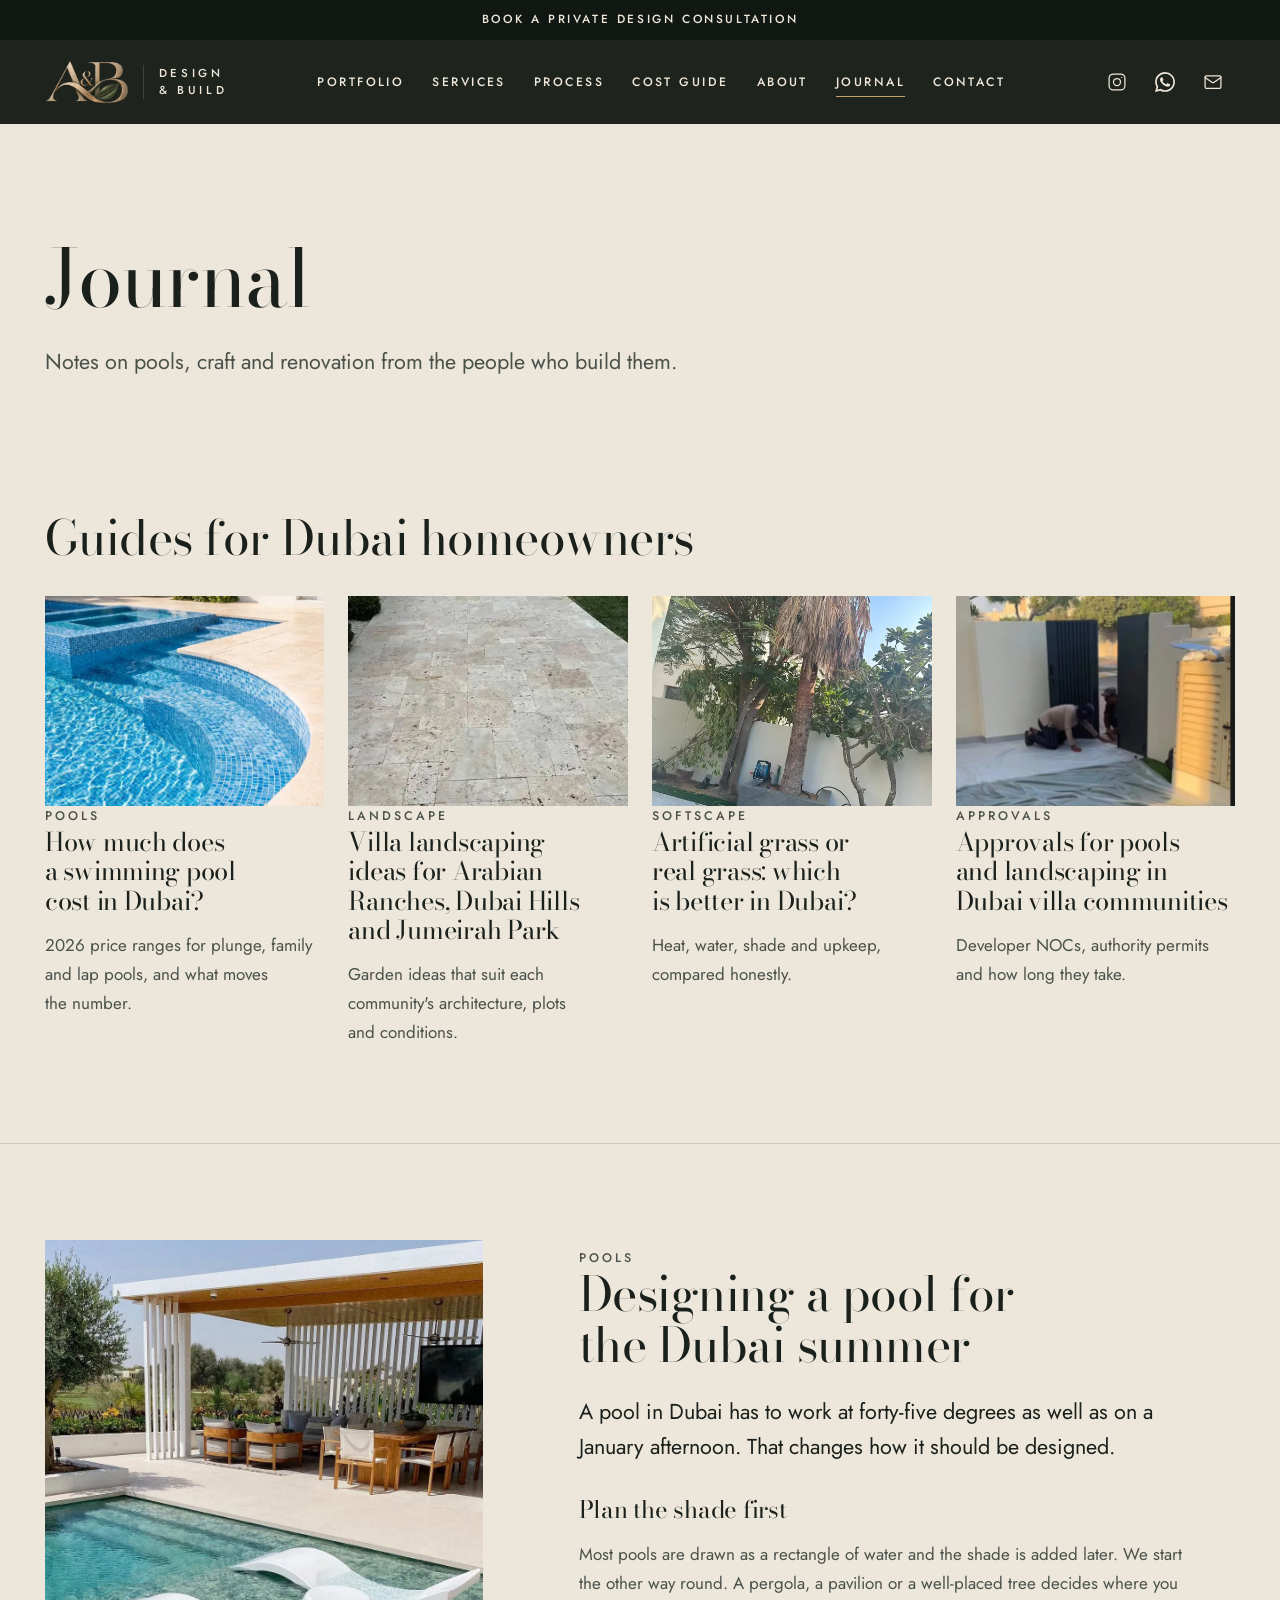
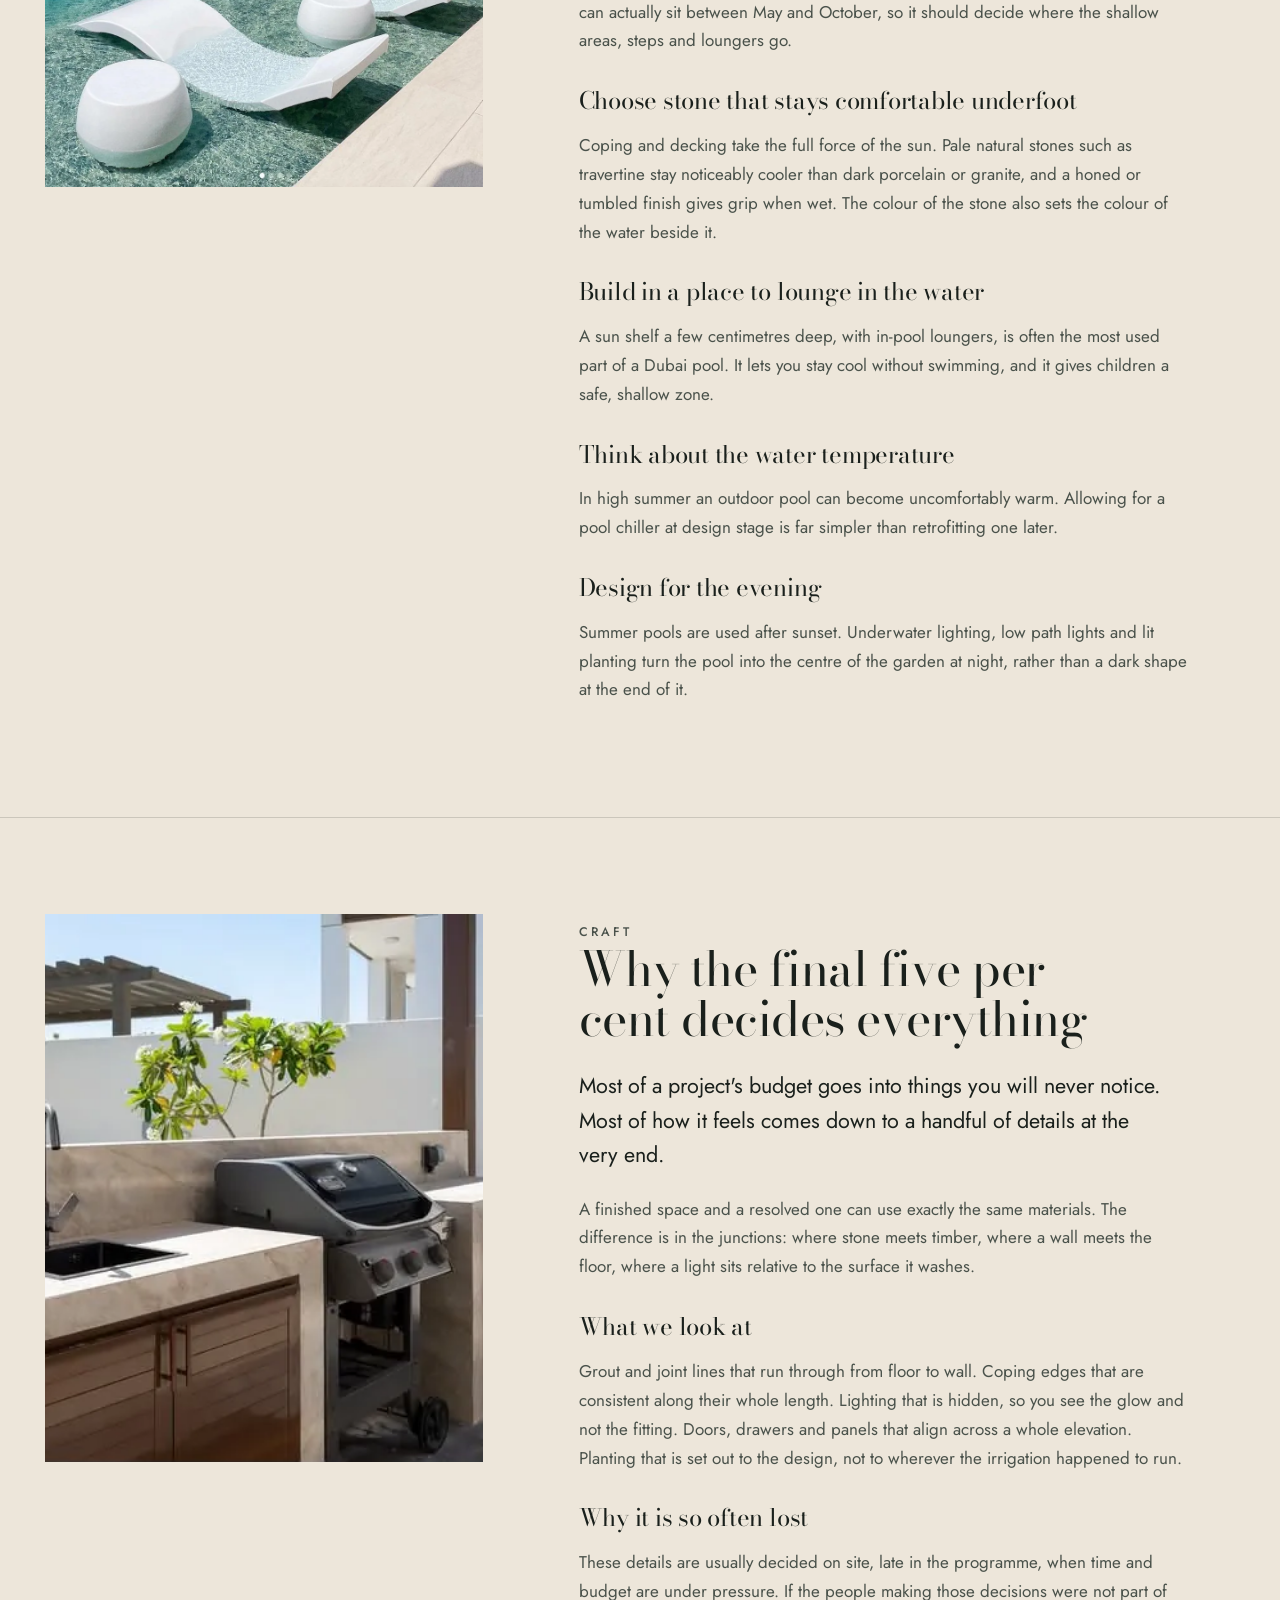
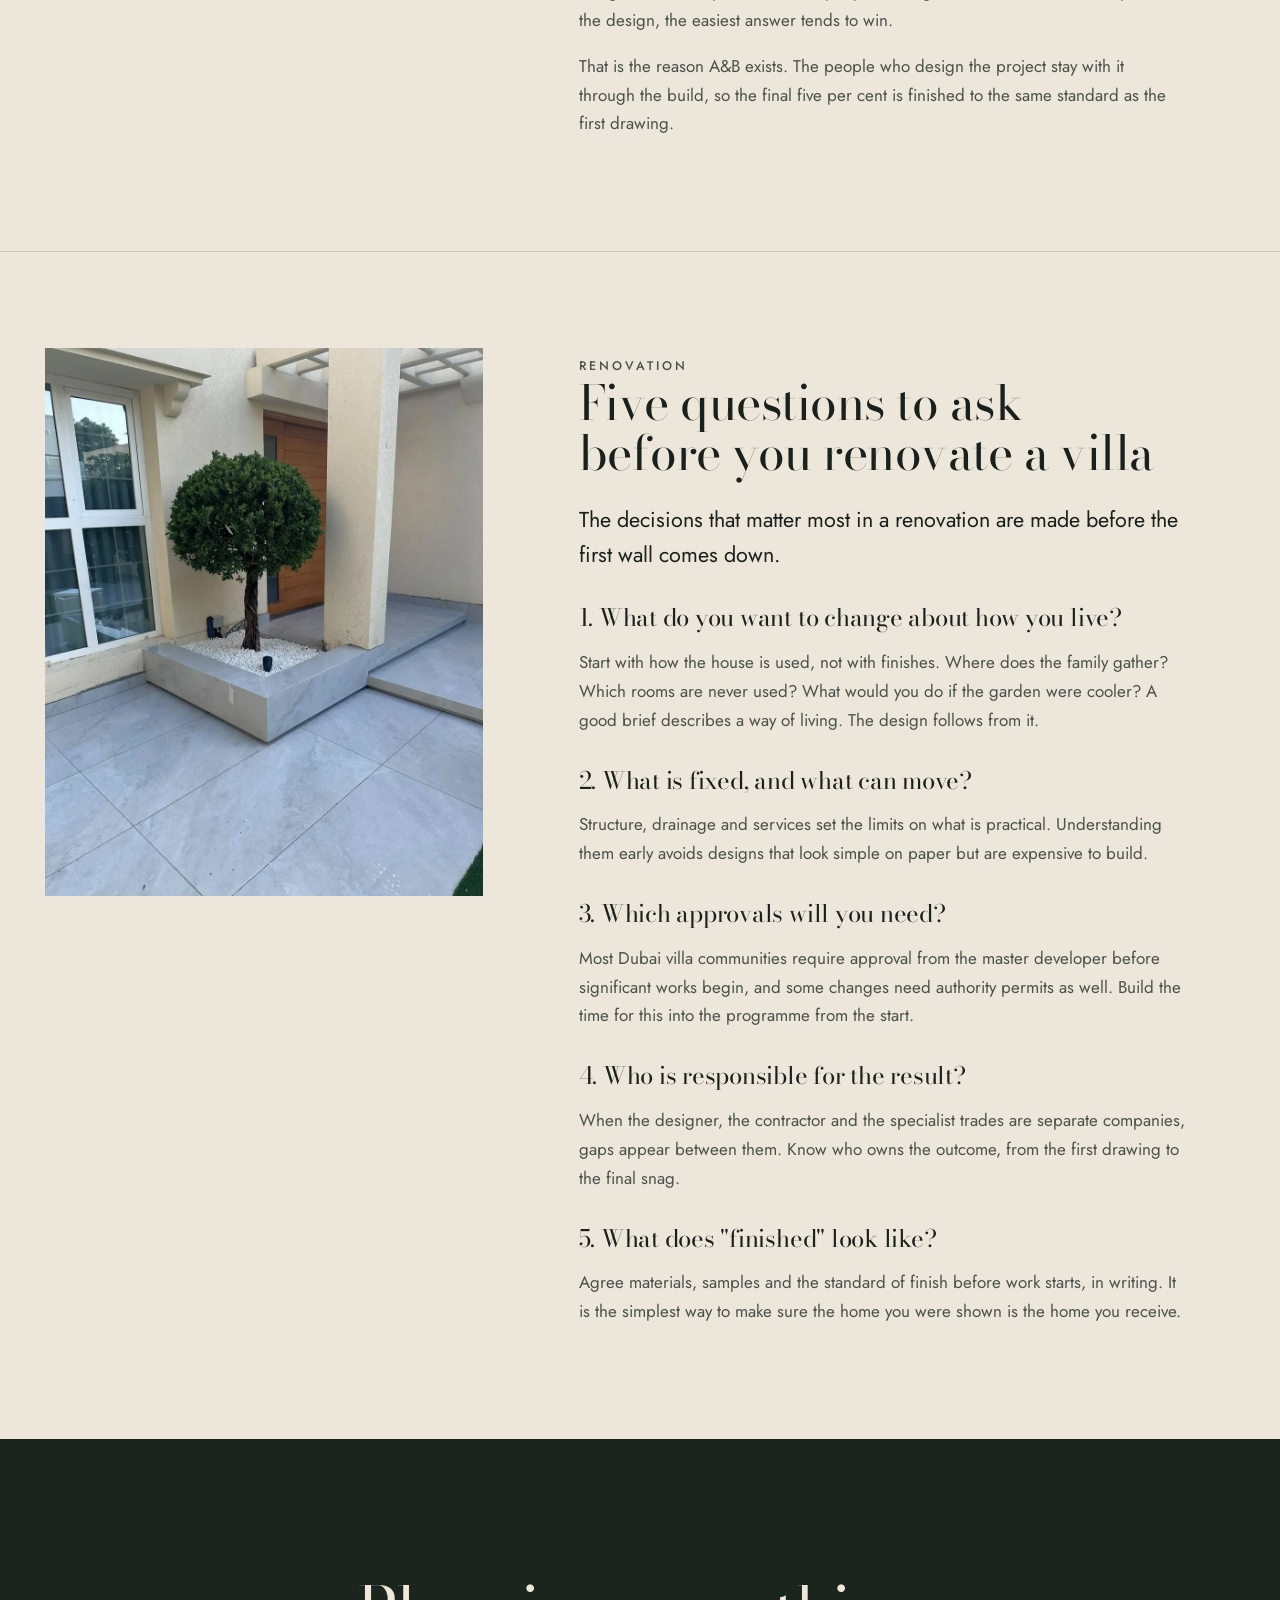
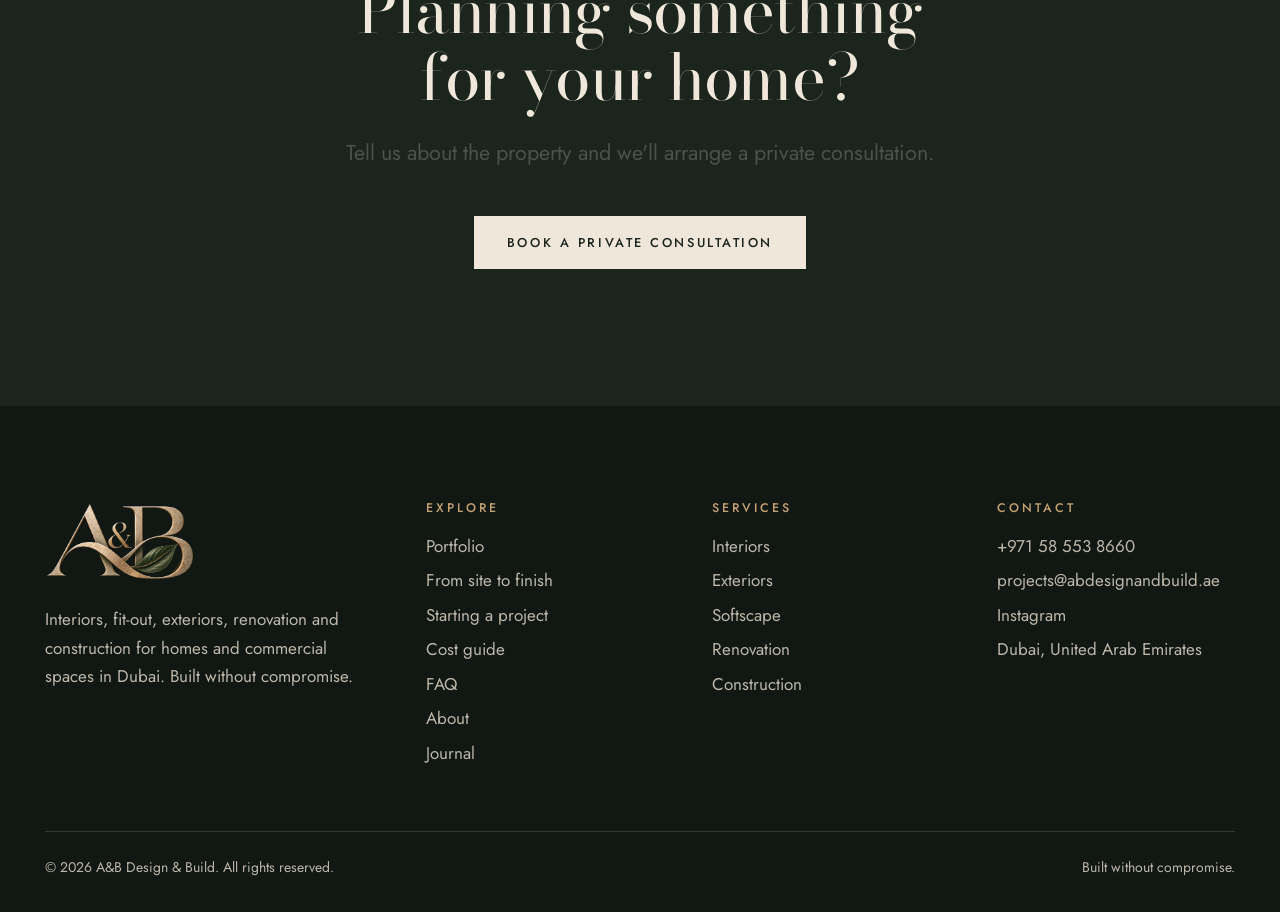
==== commit 8e85a240: "Add four SEO journal articles and guides section Pool cost in Dubai, villa landscaping ideas, artifi" ====
--- a/journal.html
+++ b/journal.html
@@ -4,7 +4,7 @@
   <meta charset="utf-8">
   <meta name="viewport" content="width=device-width, initial-scale=1">
   <title>Journal | A&amp;B Design &amp; Build, Dubai</title>
-  <meta name="description" content="Notes from A&amp;B Design &amp; Build on pools, craftsmanship and renovating villas in Dubai.">
+  <meta name="description" content="Guides and notes from A&amp;B Design &amp; Build on Dubai villa pools, landscaping, softscape, approvals and renovation: costs, ideas and practical advice.">
   <meta name="theme-color" content="#1C241E">
   <link rel="canonical" href="https://www.abdesignandbuild.ae/journal.html">
   <link rel="icon" href="img/logo-ab.png" type="image/png">
@@ -88,6 +88,44 @@
       <p class="lead">Notes on pools, craft and renovation from the people who build them.</p>
     </header>
 
+    <section class="container journal-guides" aria-labelledby="guides-title">
+      <h2 id="guides-title">Guides for Dubai homeowners</h2>
+      <div class="articles">
+        <article class="article-card">
+          <a href="journal/swimming-pool-cost-dubai.html">
+            <div class="article-media"><img src="img/pool-curved-steps-sm.webp" alt="Curved pool entry steps in blue mosaic with travertine coping" width="580" height="720" loading="lazy"></div>
+            <p class="caps article-meta">Pools</p>
+            <h3>How much does a swimming pool cost in Dubai?</h3>
+          </a>
+          <p>2026 price ranges for plunge, family and lap pools, and what moves the number.</p>
+        </article>
+        <article class="article-card">
+          <a href="journal/villa-landscaping-ideas-dubai.html">
+            <div class="article-media"><img src="img/landscape-travertine-path-sm.webp" alt="A travertine garden path between clipped hedges and topiary" width="405" height="720" loading="lazy"></div>
+            <p class="caps article-meta">Landscape</p>
+            <h3>Villa landscaping ideas for Arabian Ranches, Dubai Hills and Jumeirah Park</h3>
+          </a>
+          <p>Garden ideas that suit each community's architecture, plots and conditions.</p>
+        </article>
+        <article class="article-card">
+          <a href="journal/artificial-grass-vs-real-grass-dubai.html">
+            <div class="article-media"><img src="img/landscape-palm-corner-sm.webp" alt="A planted garden corner with palms and a green lawn" width="540" height="720" loading="lazy"></div>
+            <p class="caps article-meta">Softscape</p>
+            <h3>Artificial grass or real grass: which is better in Dubai?</h3>
+          </a>
+          <p>Heat, water, shade and upkeep, compared honestly.</p>
+        </article>
+        <article class="article-card">
+          <a href="journal/dubai-villa-pool-landscaping-approvals.html">
+            <div class="article-media"><img src="img/site-team-at-work.webp" alt="Two members of the A&amp;B team installing a garden gate on a protected site" width="1120" height="1600" loading="lazy"></div>
+            <p class="caps article-meta">Approvals</p>
+            <h3>Approvals for pools and landscaping in Dubai villa communities</h3>
+          </a>
+          <p>Developer NOCs, authority permits and how long they take.</p>
+        </article>
+      </div>
+    </section>
+
     <article class="post" id="pool-for-dubai-summer" aria-labelledby="post-1-title">
       <div class="container post-grid">
         <div class="post-media">
--- a/css/styles.css
+++ b/css/styles.css
@@ -1574,3 +1574,38 @@
   }
   .hero-slide { transform: none; }
 }
+
+/* ---------- Journal article pages ---------- */
+.breadcrumb ol { display: flex; flex-wrap: wrap; gap: 0.25rem 0.6rem; margin: 0 0 var(--space-3); padding: 0; list-style: none; font-size: var(--fs-small); color: var(--ink-soft); }
+.breadcrumb li + li::before { content: "/"; margin-right: 0.6rem; color: var(--stone-300); }
+.breadcrumb a { color: var(--bronze-700); text-decoration: none; }
+.breadcrumb a:hover { text-decoration: underline; }
+.article-hero { max-width: 60rem; }
+.article-hero h1 { font-size: clamp(2.4rem, 1.6rem + 3.4vw, 4.5rem); }
+.article-hero .article-meta { margin-bottom: var(--space-2); }
+.article-page { border-top: 0; padding-top: 0; }
+.article-body h2 { font-size: clamp(1.75rem, 1.4rem + 1.2vw, 2.4rem); margin: var(--space-5) 0 var(--space-2); color: var(--ink); }
+.article-body h2:first-child { margin-top: 0; }
+.article-body a { color: var(--bronze-700); }
+.article-body ul, .article-body ol { margin: 0 0 1.25em; padding-left: 1.25rem; color: var(--ink-soft); }
+.article-body li { margin-bottom: 0.5em; }
+.article-body li strong, .article-body p strong { color: var(--ink); font-weight: 500; }
+.article-figure { margin: var(--space-4) 0; }
+.article-figure img { width: 100%; }
+.article-figure figcaption { margin-top: var(--space-1); font-size: var(--fs-small); color: var(--ink-soft); }
+.table-wrap { overflow-x: auto; margin: 0 0 var(--space-3); }
+.price-table { width: 100%; border-collapse: collapse; font-size: 0.98rem; }
+.price-table th, .price-table td { padding: 0.85rem 0.75rem 0.85rem 0; border-bottom: 1px solid var(--line-light); text-align: left; vertical-align: top; }
+.price-table thead th { font-weight: 500; color: var(--ink); border-bottom-color: var(--ink); }
+.price-table td { color: var(--ink-soft); }
+.callout { margin: var(--space-4) 0; padding: var(--space-3); background: var(--stone-200); border-left: 2px solid var(--bronze-700); }
+.callout p:last-child { margin-bottom: 0; }
+.article-faq { margin-top: var(--space-5); }
+.article-faq .faq-list { margin-top: var(--space-2); }
+.related { margin-top: var(--space-5); padding-top: var(--space-4); border-top: 1px solid var(--line-light); }
+.related h2 { margin-top: 0; }
+.related ul { list-style: none; padding: 0; }
+.journal-guides { padding-block: var(--space-5) var(--space-7); }
+.journal-guides h2 { font-size: clamp(2rem, 1.5rem + 2vw, 3rem); margin-bottom: var(--space-4); }
+@media (min-width: 900px) { .journal-guides .articles { grid-template-columns: repeat(2, 1fr); } }
+@media (min-width: 1200px) { .journal-guides .articles { grid-template-columns: repeat(4, 1fr); } }
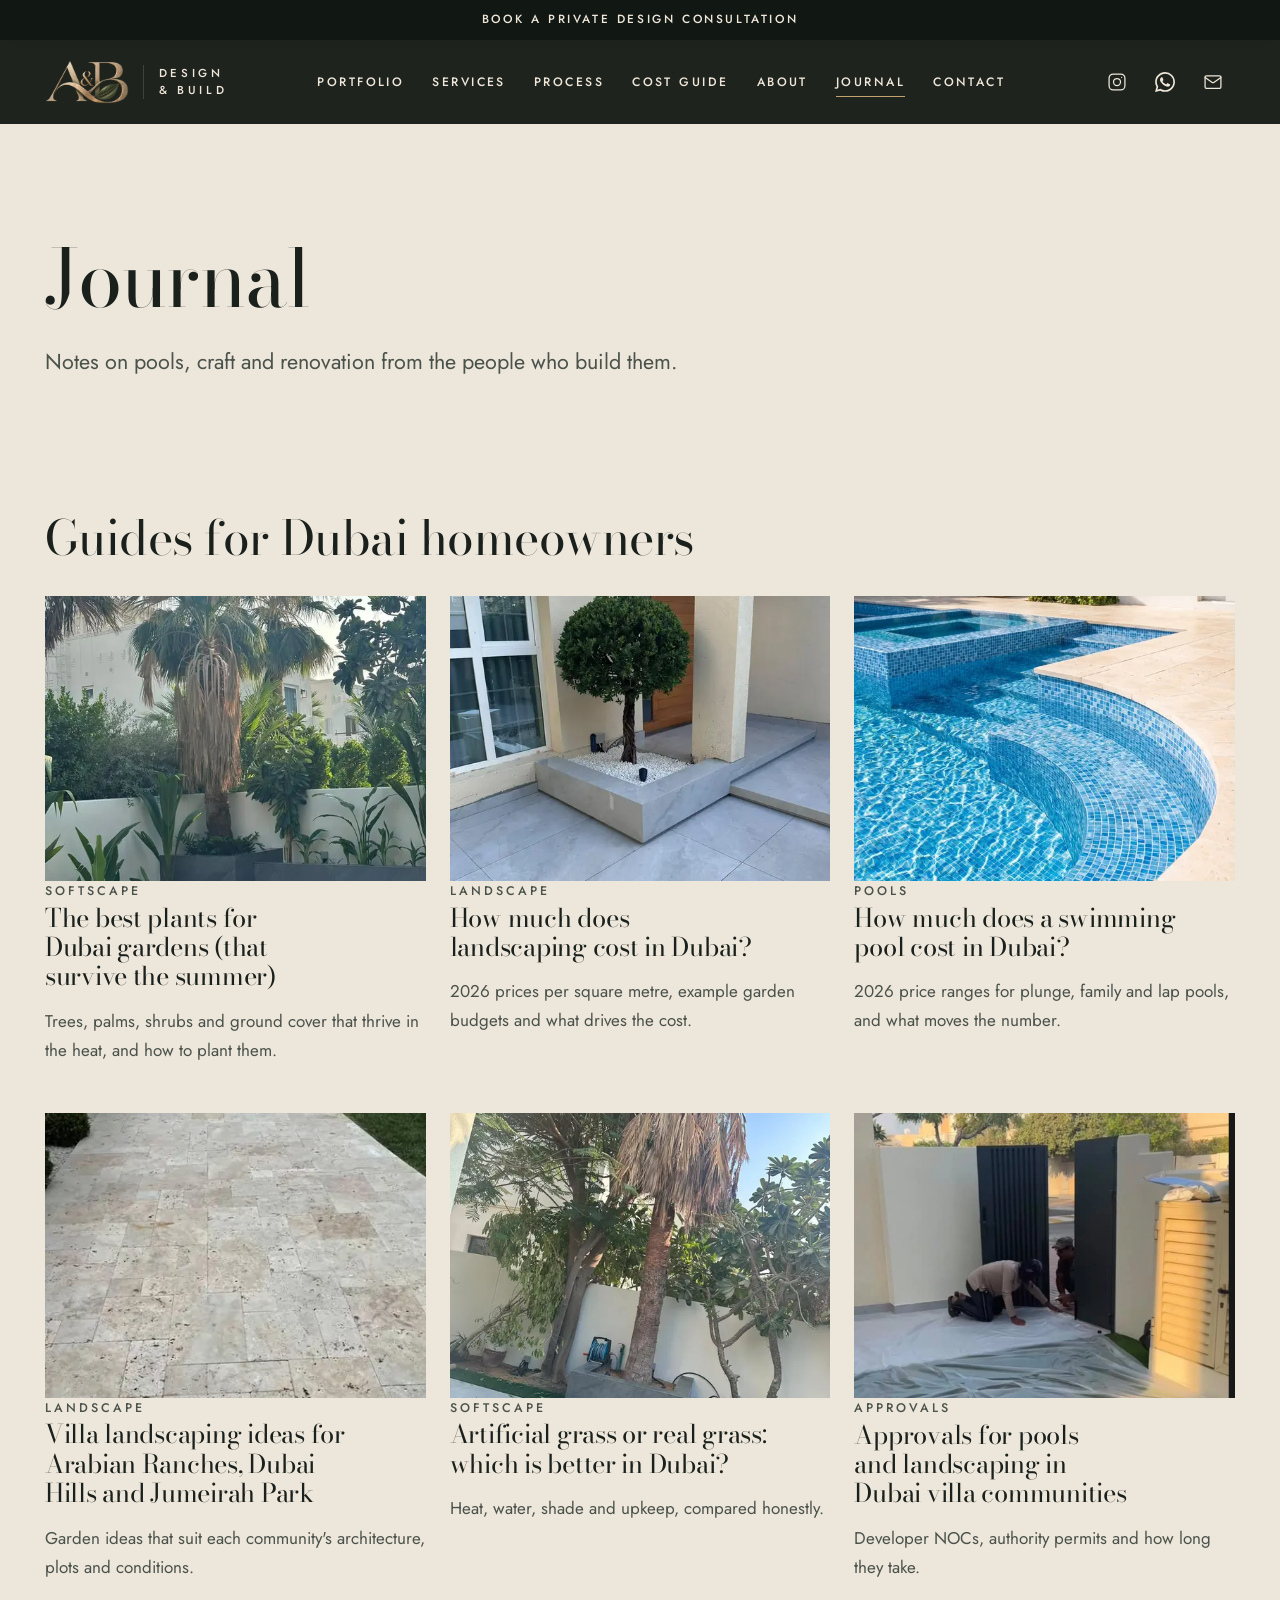
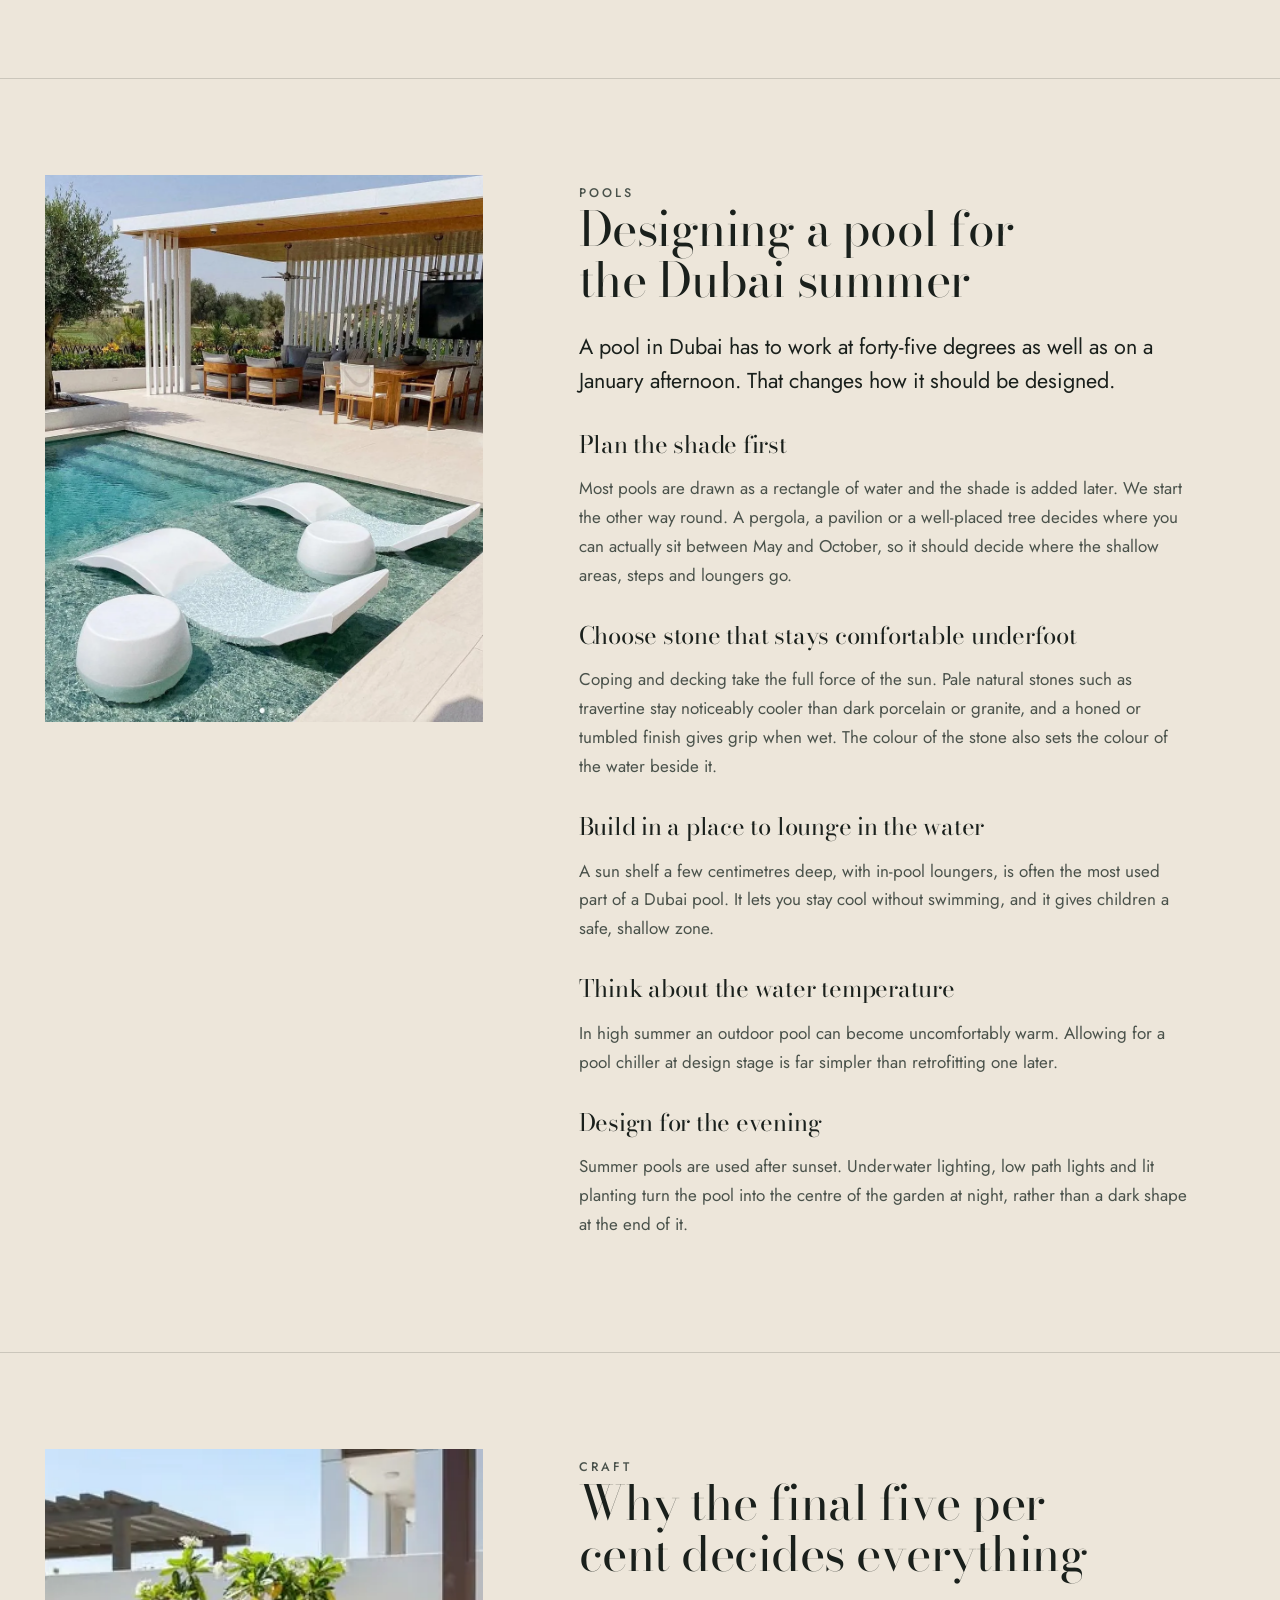
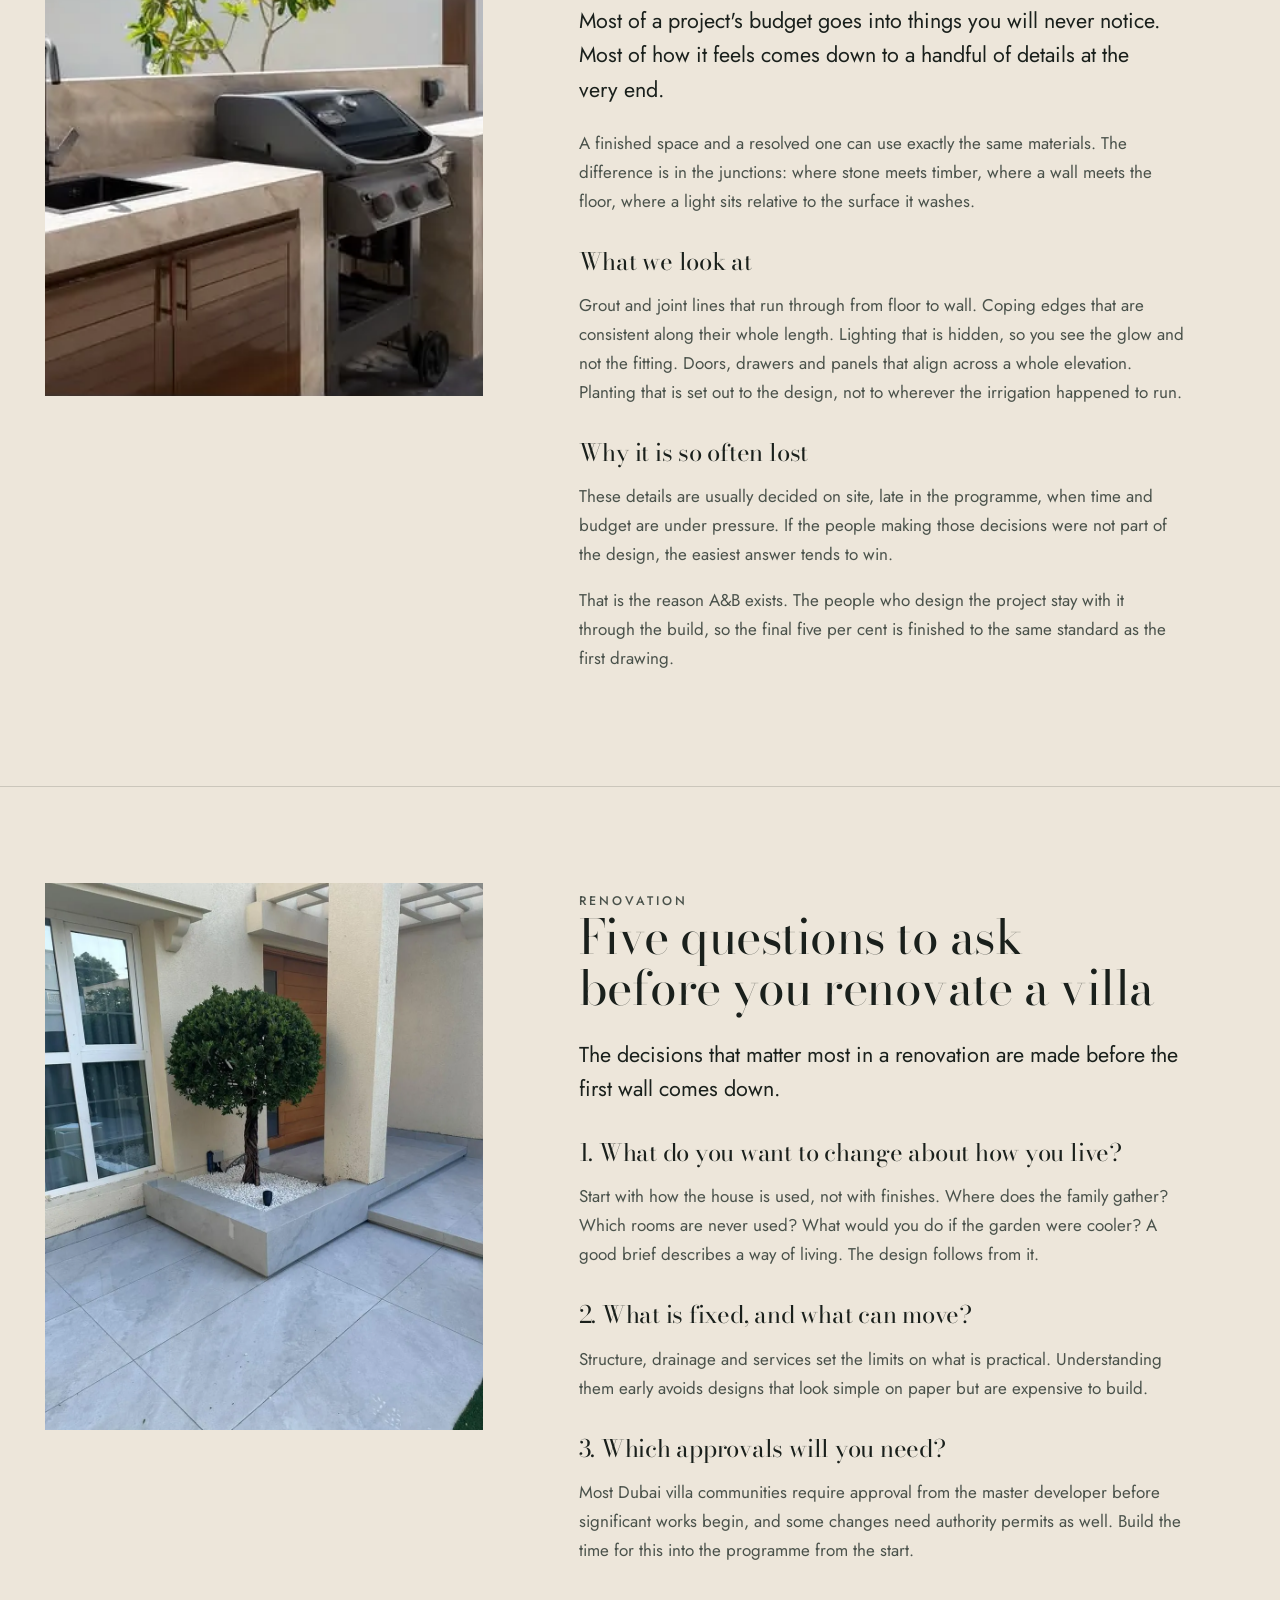
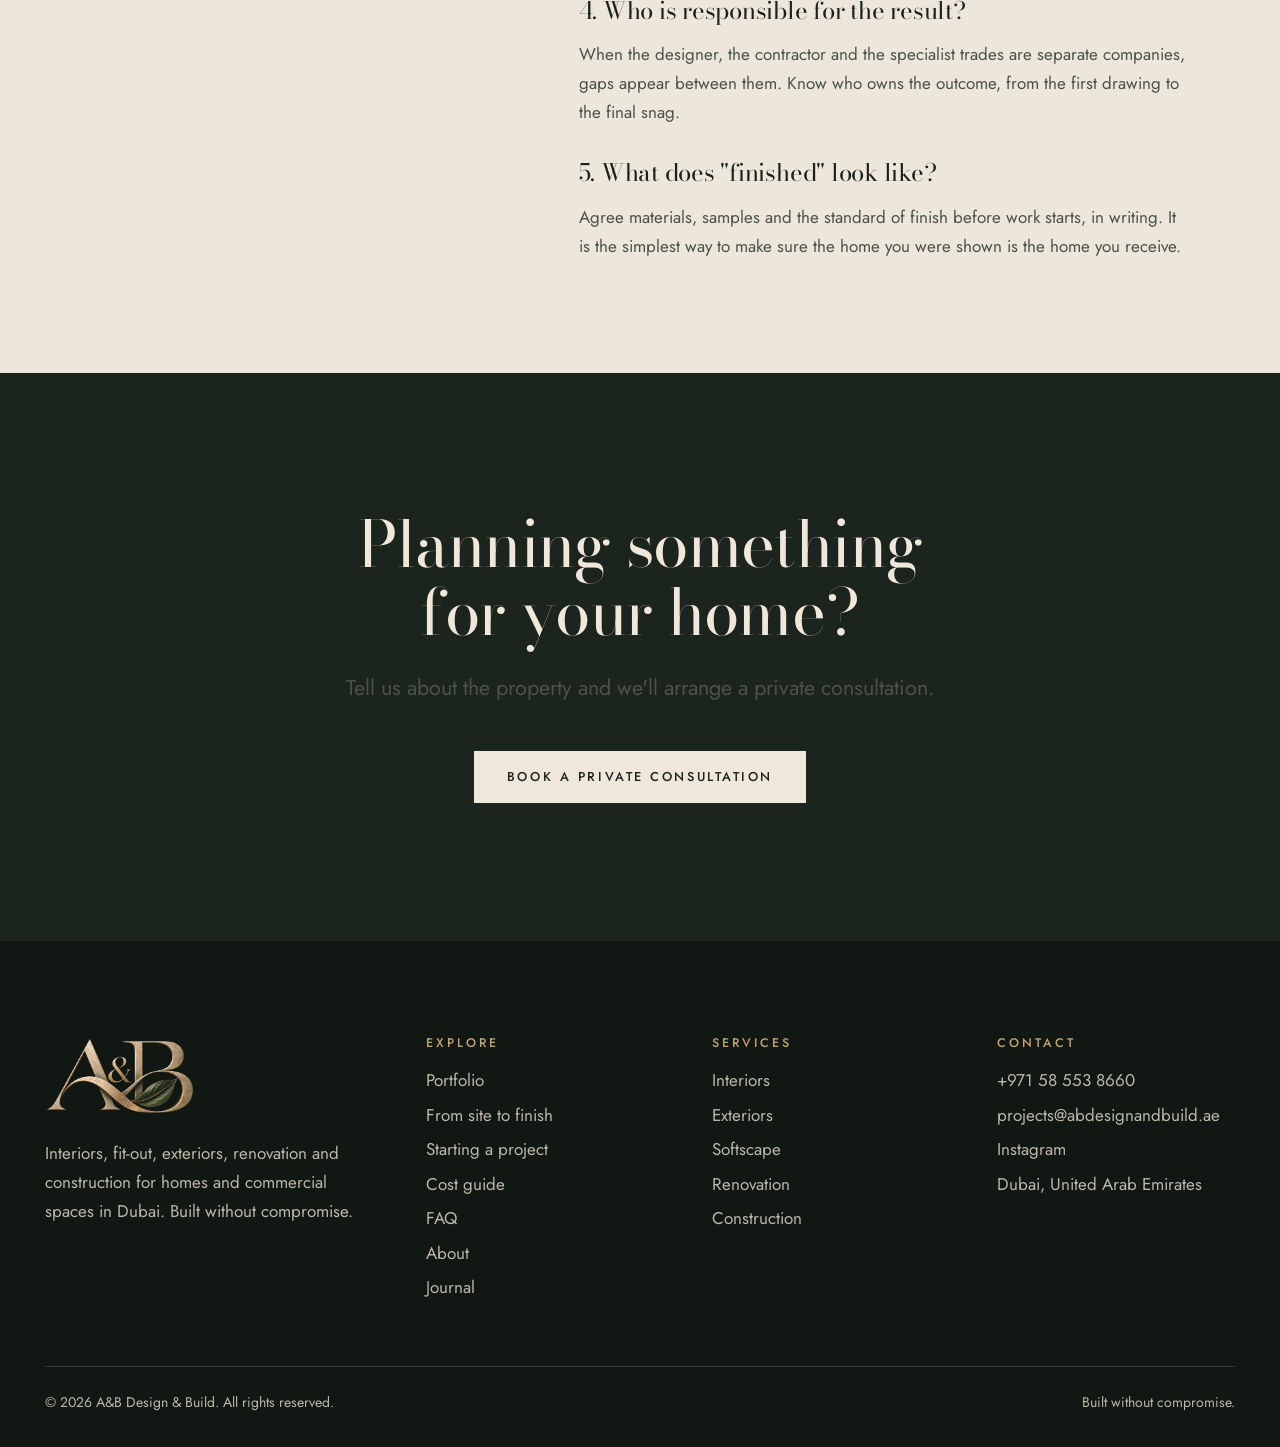
==== commit 067159d2: "Add best plants and landscaping cost articles Co-Authored-By: Claude Opus 5.5 <noreply@anthropic.com" ====
--- a/journal.html
+++ b/journal.html
@@ -92,6 +92,22 @@
       <h2 id="guides-title">Guides for Dubai homeowners</h2>
       <div class="articles">
         <article class="article-card">
+          <a href="journal/best-plants-for-dubai-gardens.html">
+            <div class="article-media"><img src="img/pool-palm-planting-sm.webp" alt="A pool edged with palms and tropical planting" width="540" height="720" loading="lazy"></div>
+            <p class="caps article-meta">Softscape</p>
+            <h3>The best plants for Dubai gardens (that survive the summer)</h3>
+          </a>
+          <p>Trees, palms, shrubs and ground cover that thrive in the heat, and how to plant them.</p>
+        </article>
+        <article class="article-card">
+          <a href="journal/landscaping-cost-dubai.html">
+            <div class="article-media"><img src="img/landscape-entrance-tree-sm.webp" alt="A villa entrance with a clipped tree in a stone planter" width="540" height="720" loading="lazy"></div>
+            <p class="caps article-meta">Landscape</p>
+            <h3>How much does landscaping cost in Dubai?</h3>
+          </a>
+          <p>2026 prices per square metre, example garden budgets and what drives the cost.</p>
+        </article>
+        <article class="article-card">
           <a href="journal/swimming-pool-cost-dubai.html">
             <div class="article-media"><img src="img/pool-curved-steps-sm.webp" alt="Curved pool entry steps in blue mosaic with travertine coping" width="580" height="720" loading="lazy"></div>
             <p class="caps article-meta">Pools</p>
--- a/css/styles.css
+++ b/css/styles.css
@@ -1608,4 +1608,4 @@
 .journal-guides { padding-block: var(--space-5) var(--space-7); }
 .journal-guides h2 { font-size: clamp(2rem, 1.5rem + 2vw, 3rem); margin-bottom: var(--space-4); }
 @media (min-width: 900px) { .journal-guides .articles { grid-template-columns: repeat(2, 1fr); } }
-@media (min-width: 1200px) { .journal-guides .articles { grid-template-columns: repeat(4, 1fr); } }
+@media (min-width: 1200px) { .journal-guides .articles { grid-template-columns: repeat(3, 1fr); } }
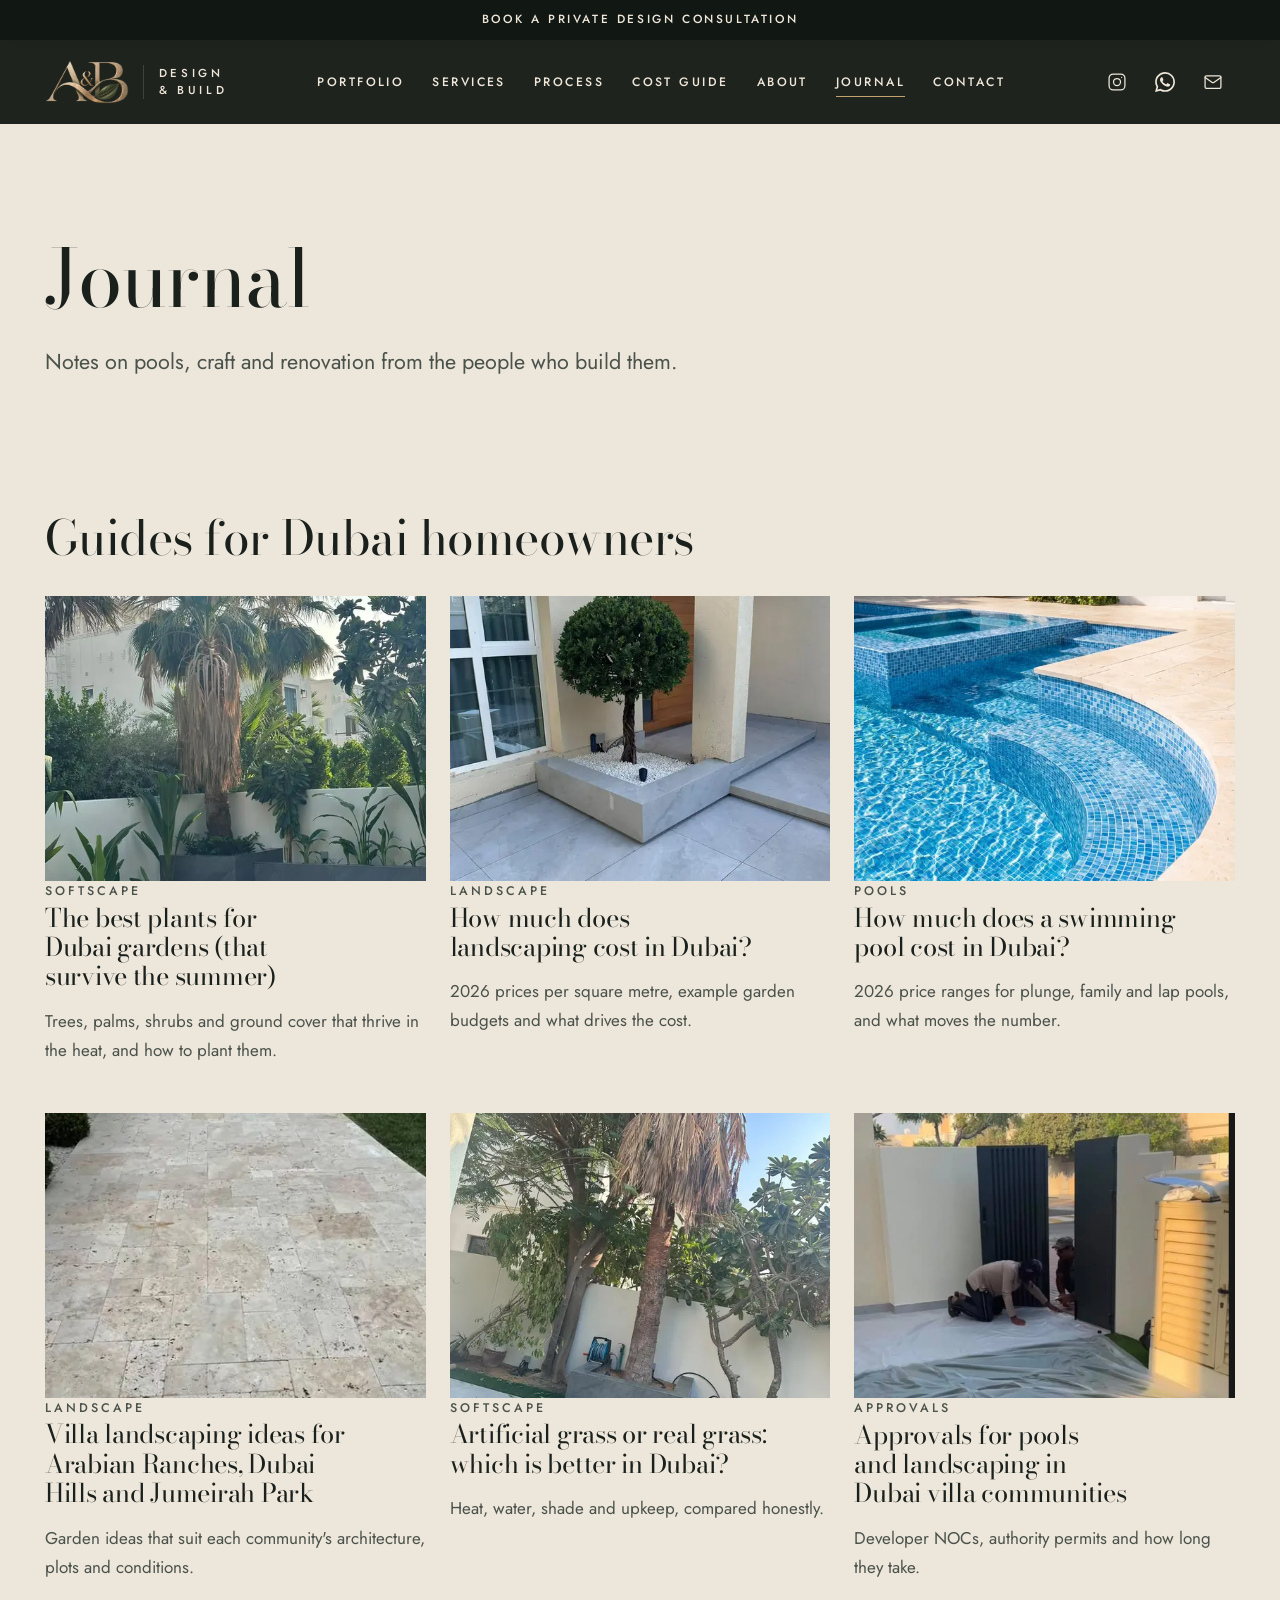
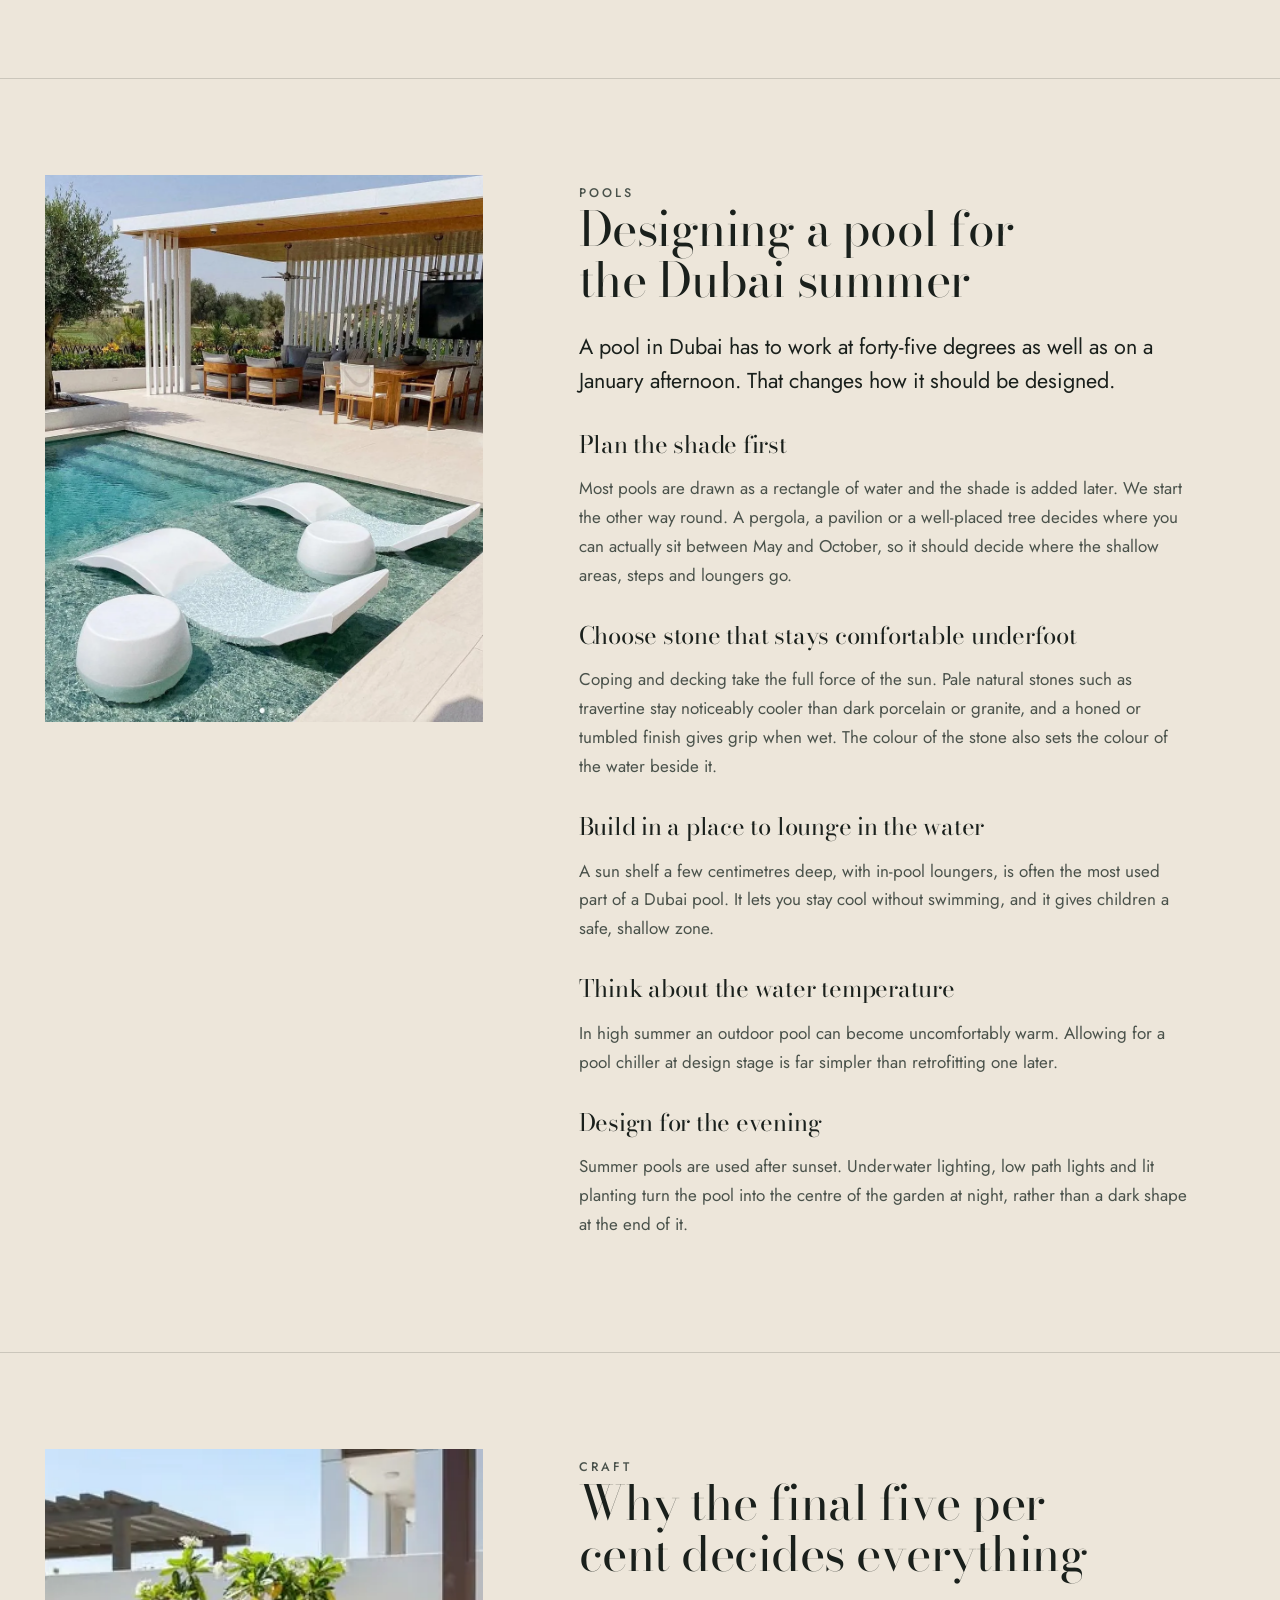
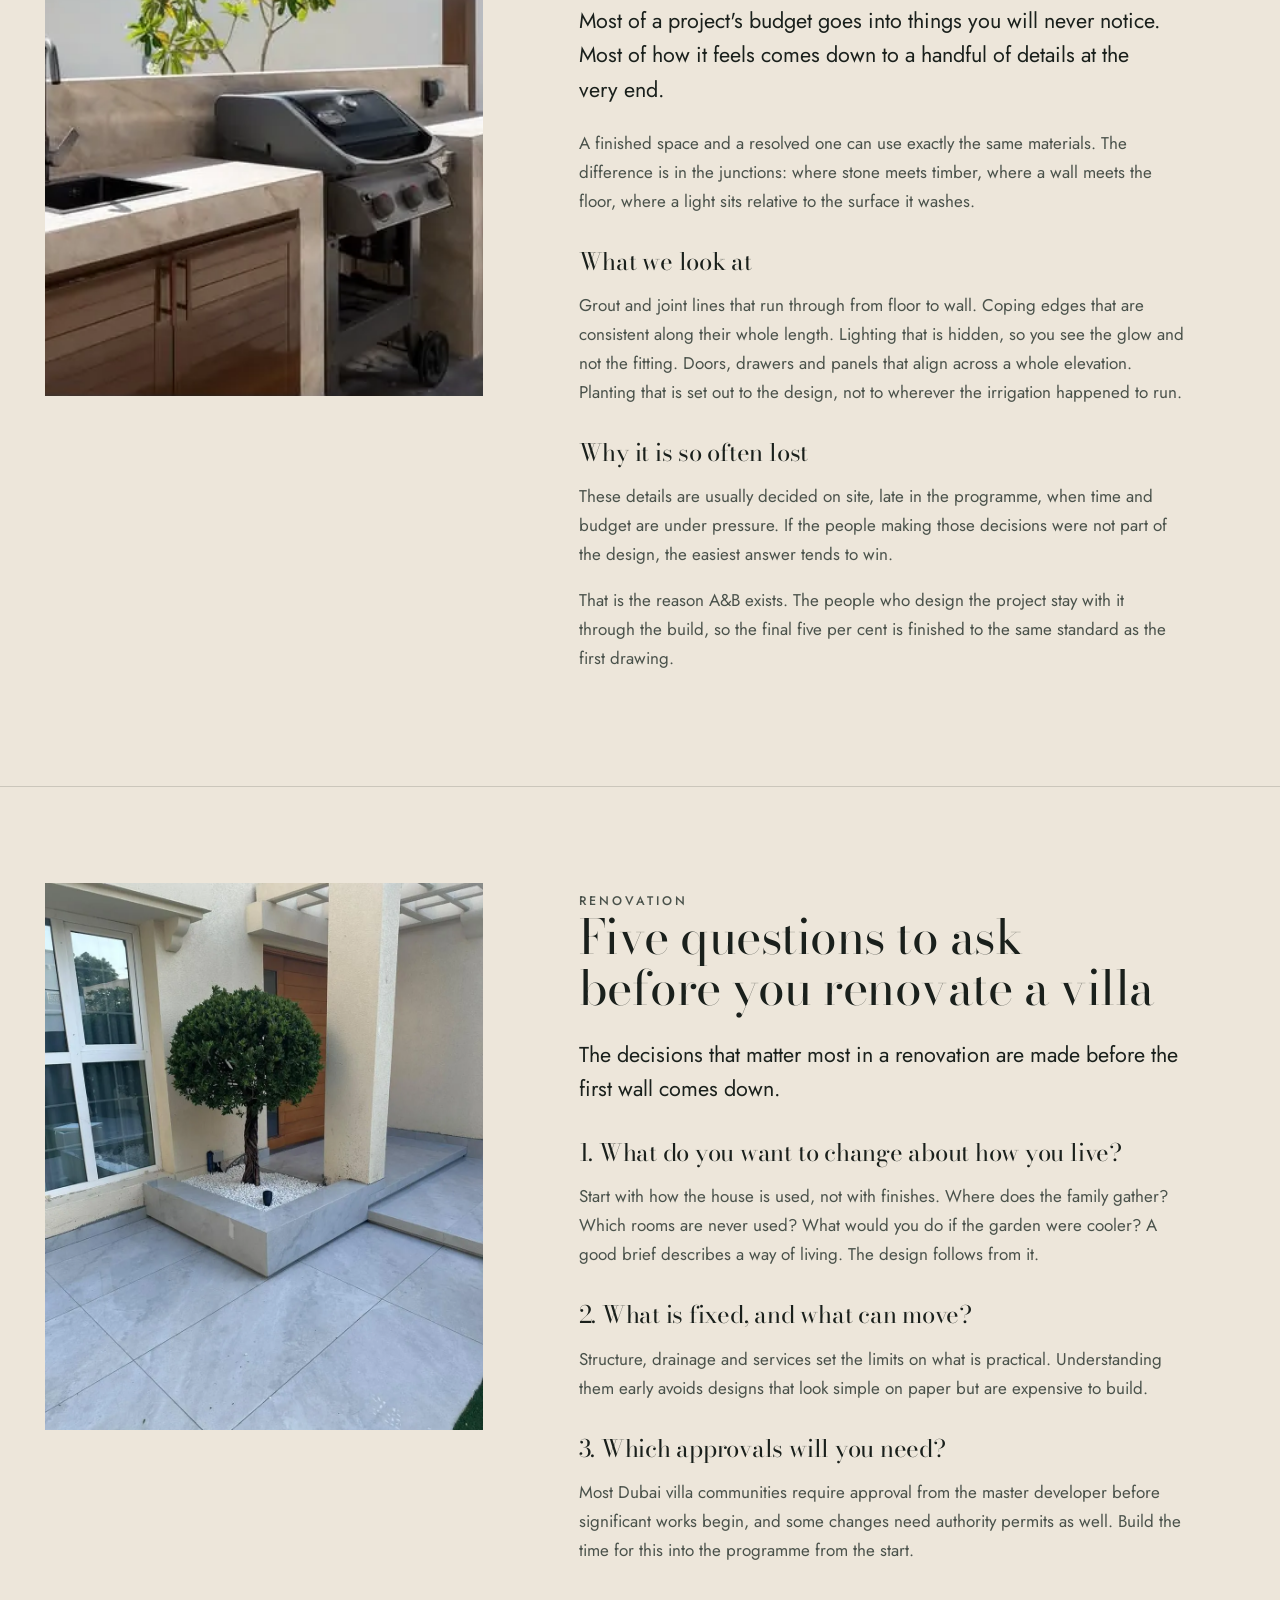
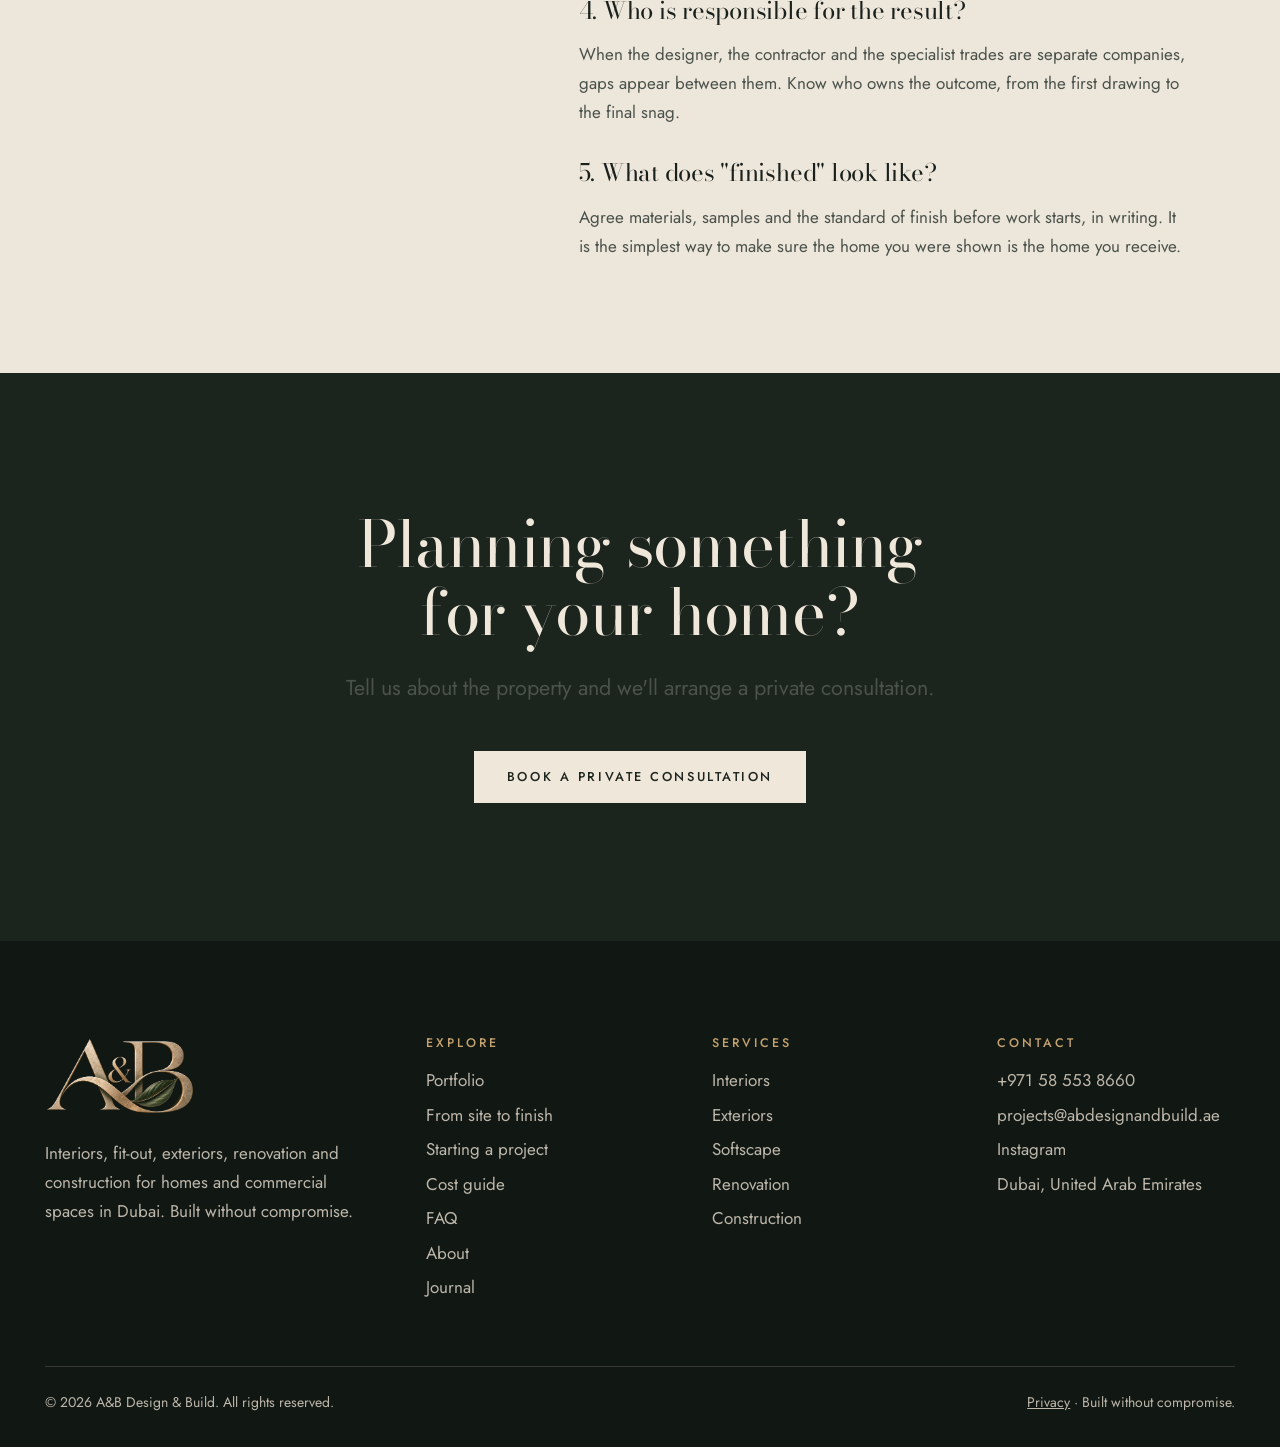
==== commit 2da0a068: "Add privacy policy page, footer link and sitemap entry Co-Authored-By: Claude Opus 5.5 <noreply@anth" ====
--- a/journal.html
+++ b/journal.html
@@ -257,7 +257,7 @@
       </div>
       <div class="footer-base">
         <p>© <span data-year>2026</span> A&amp;B Design &amp; Build. All rights reserved.</p>
-        <p>Built without compromise.</p>
+        <p><a href="privacy.html">Privacy</a> · Built without compromise.</p>
       </div>
     </div>
   </footer>
